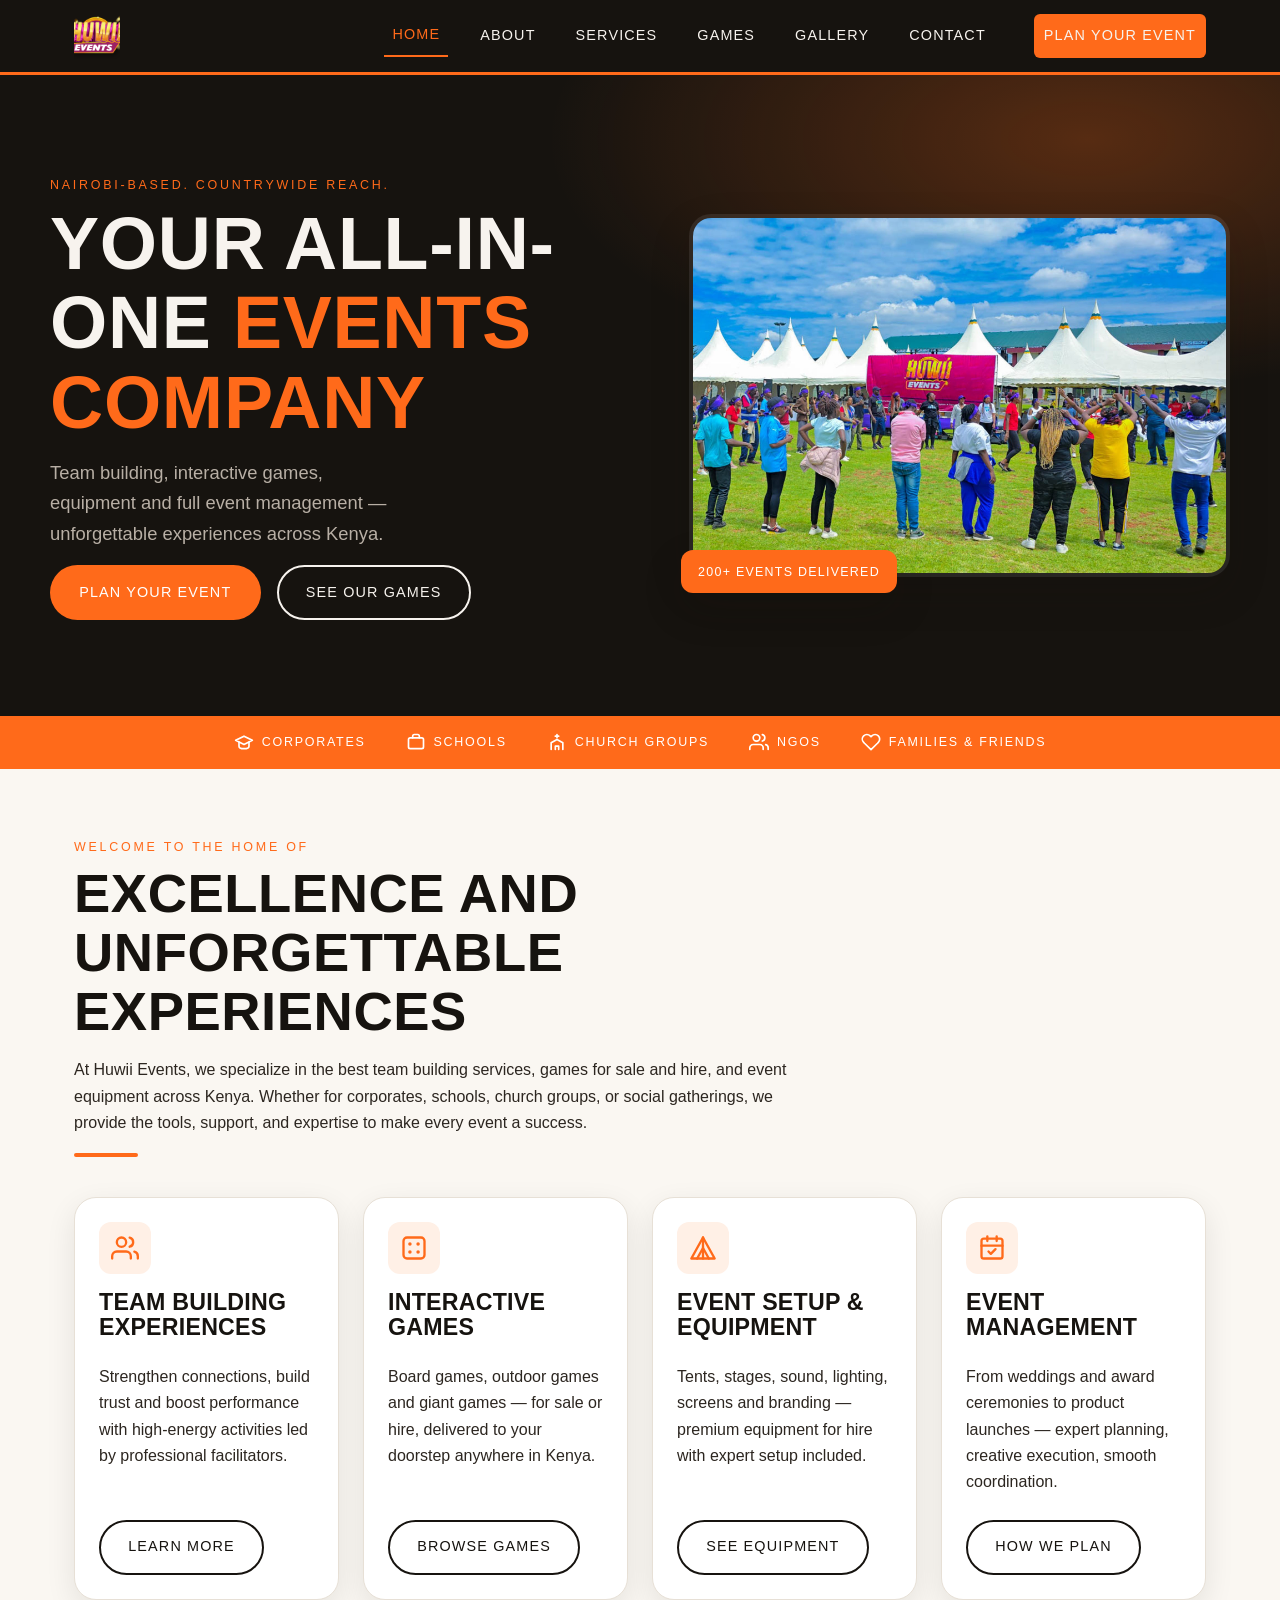
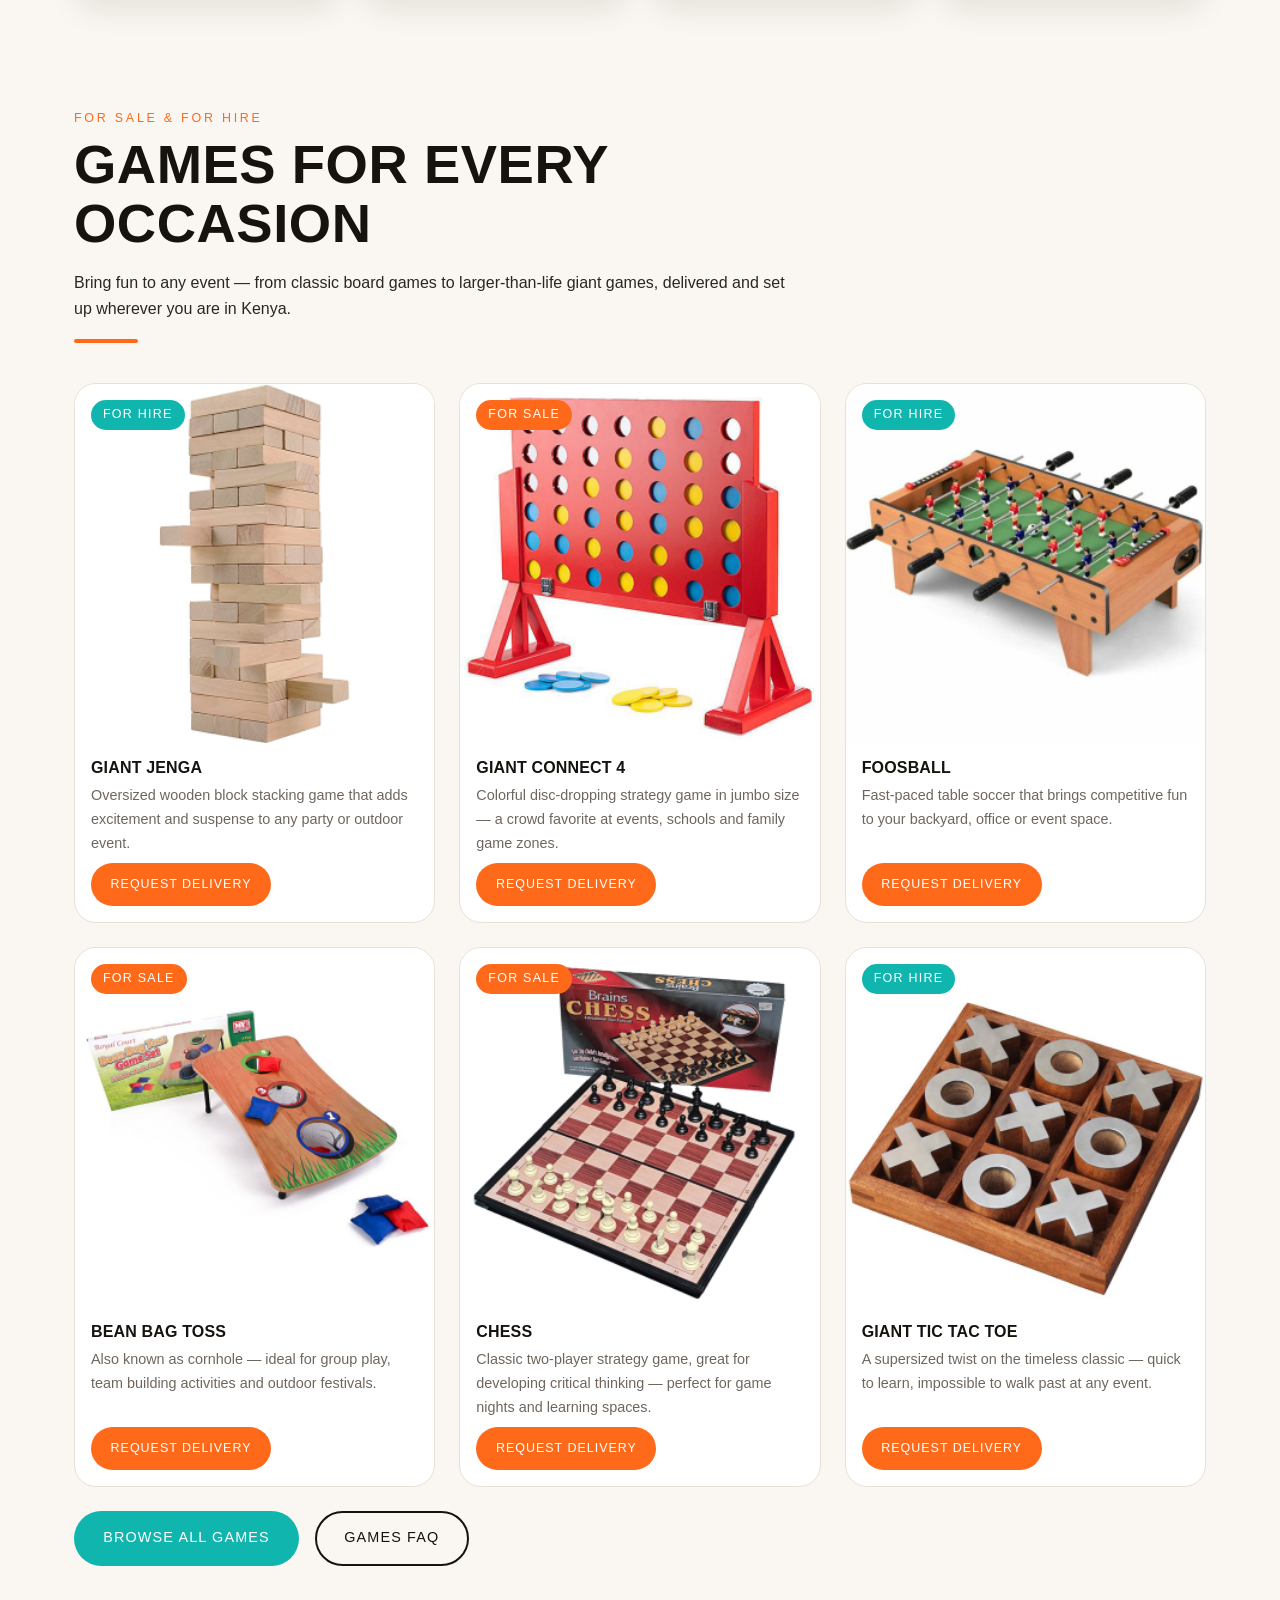
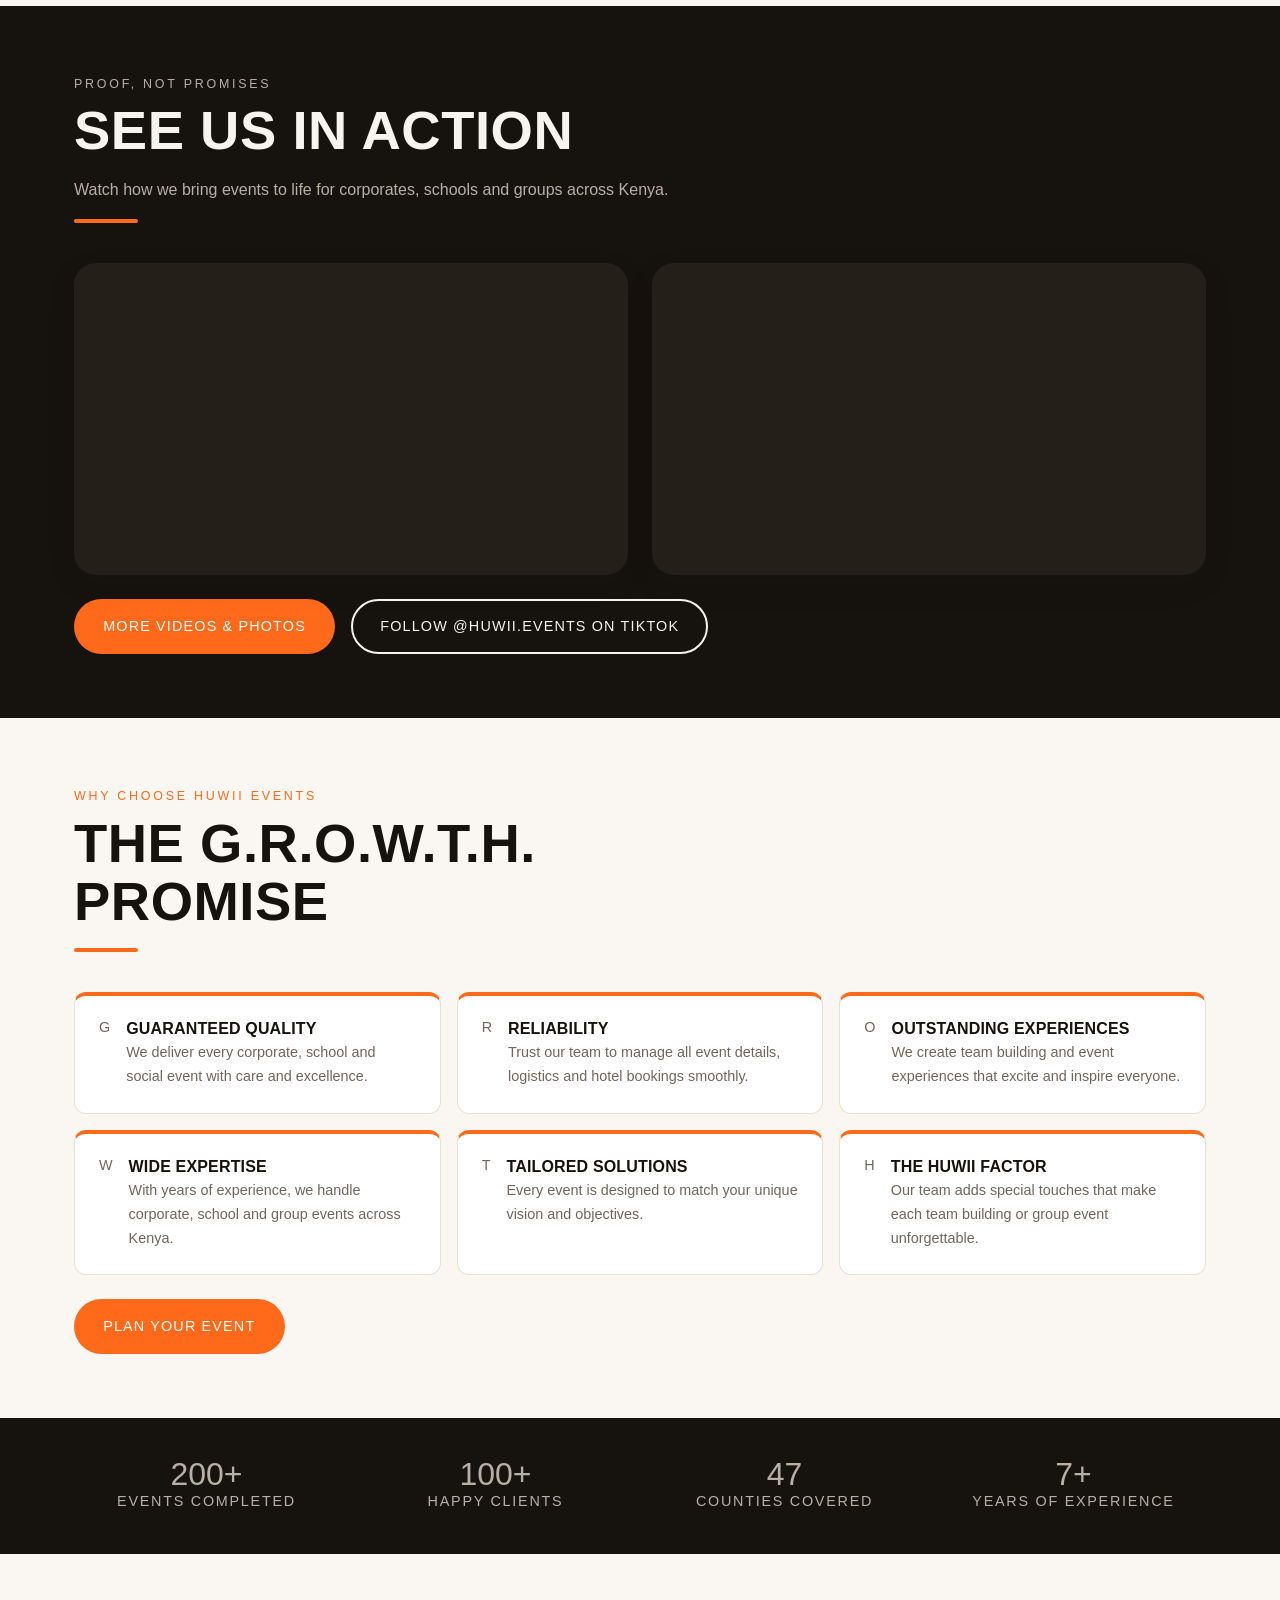
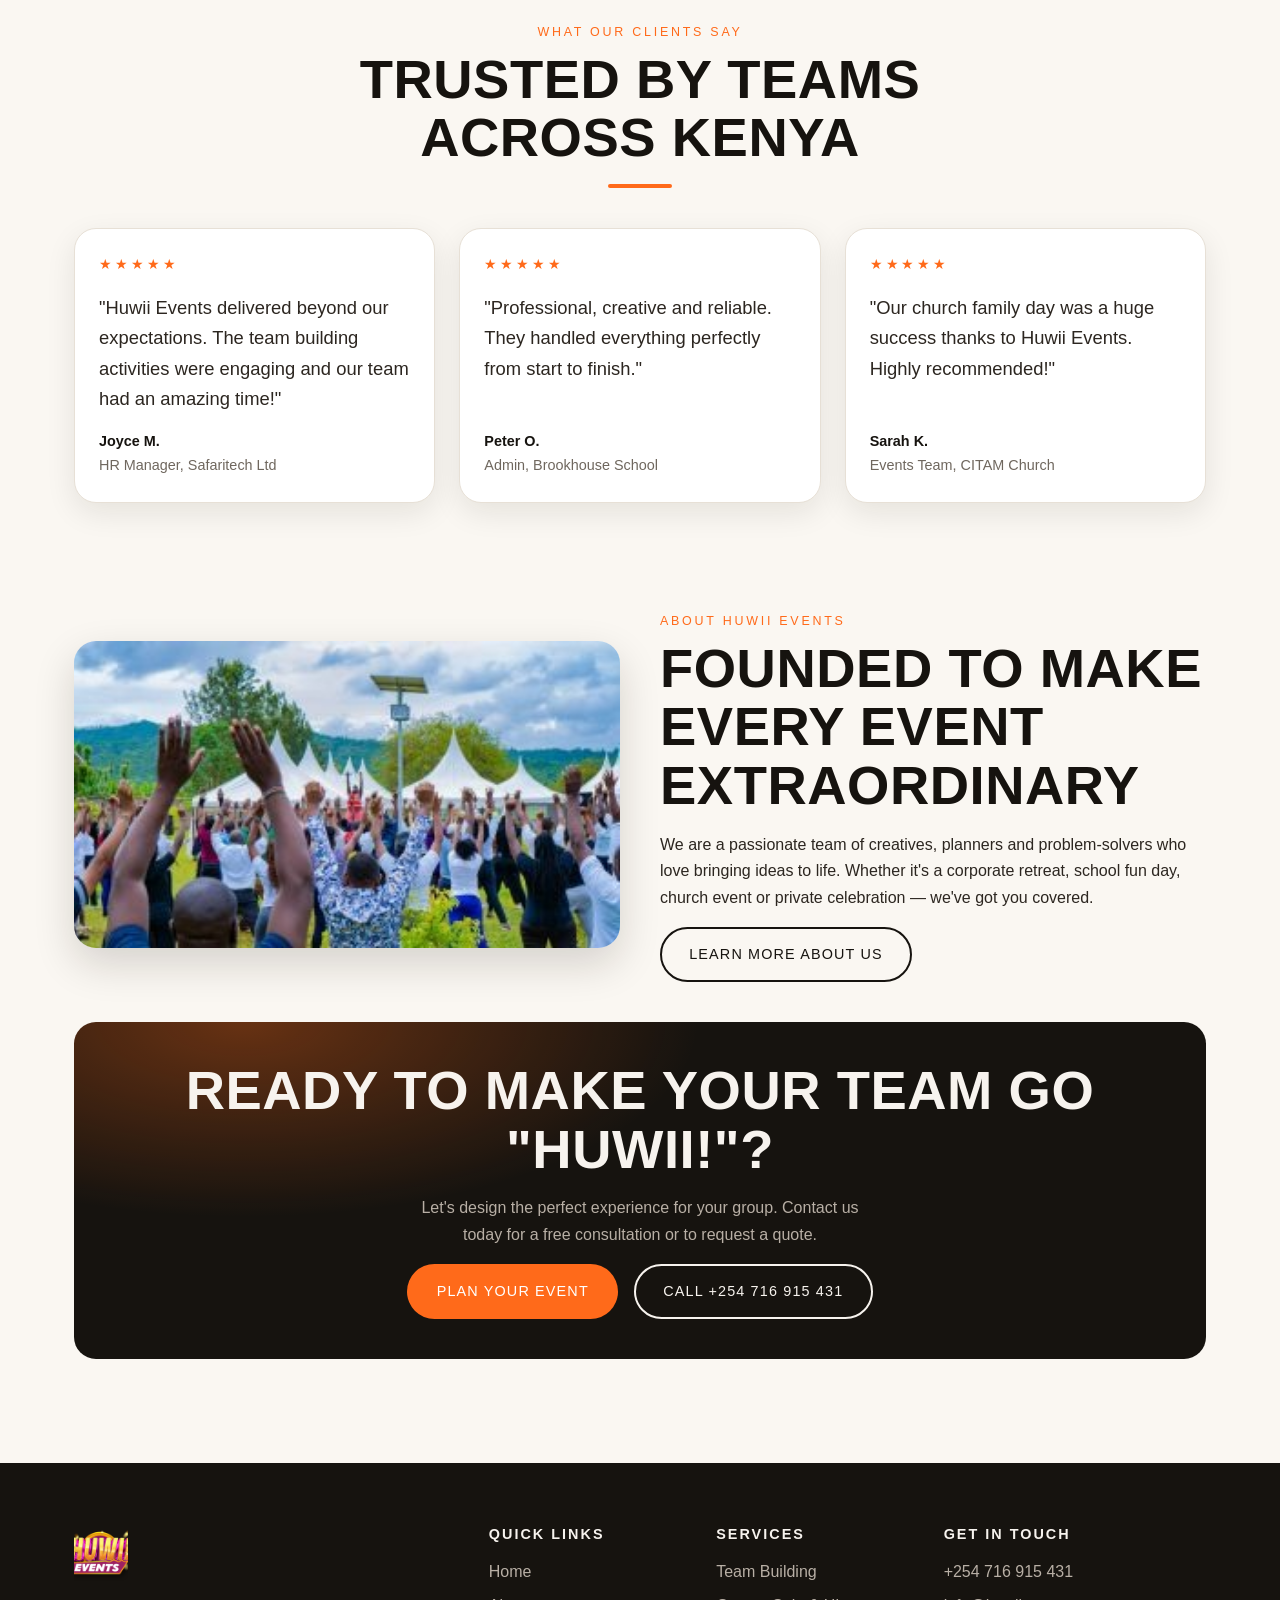
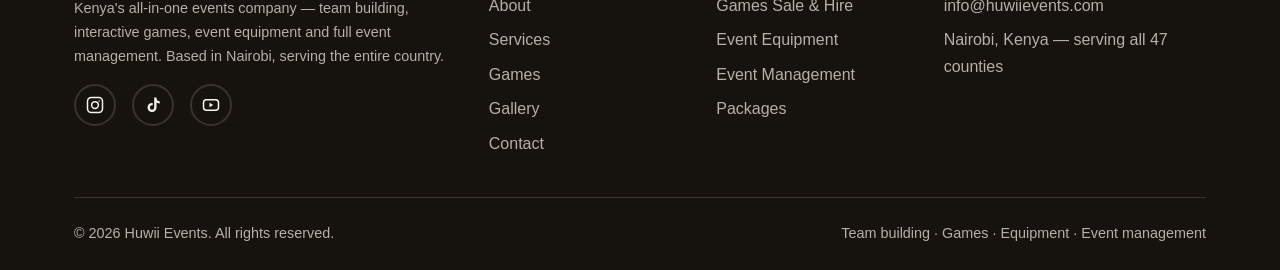
==== index.html @ 54074ad4 "Huwii Events website: 6 pages, shared design-system stylesheet Home, About, Services, Games, Gallery" ====
<!DOCTYPE html>
<html lang="en">
<head>
  <meta charset="UTF-8">
  <meta name="viewport" content="width=device-width, initial-scale=1.0">
  <title>Huwii Events | Team Building, Games &amp; Event Management in Kenya</title>
  <meta name="description" content="Huwii Events is Kenya's all-in-one events company — team building experiences, interactive games for sale and hire, event equipment and full event management for corporates, schools, churches and social groups.">
  <link rel="canonical" href="https://huwiievents.com/">
  <meta property="og:type" content="website">
  <meta property="og:title" content="Huwii Events | Your All-In-One Events Company in Kenya">
  <meta property="og:description" content="Team building, games for sale and hire, event equipment and full event management — for corporates, schools, churches and social groups across Kenya.">
  <meta property="og:url" content="https://huwiievents.com/">
  <meta property="og:image" content="https://huwiievents.com/imgi_329_cropped-Huwii-Events-Team-Building-122710.jpg">
  <meta name="twitter:card" content="summary_large_image">
  <meta name="twitter:title" content="Huwii Events | Your All-In-One Events Company in Kenya">
  <meta name="twitter:description" content="Team building, games for sale and hire, event equipment and full event management across Kenya.">
  <meta name="twitter:image" content="https://huwiievents.com/imgi_329_cropped-Huwii-Events-Team-Building-122710.jpg">
  <link rel="icon" href="data:image/svg+xml,%3Csvg xmlns='http://www.w3.org/2000/svg' viewBox='0 0 100 100'%3E%3Ctext y='.9em' font-size='90'%3E%E2%9A%A1%3C/text%3E%3C/svg%3E">
  <link rel="stylesheet" href="styles.css">
  <script type="application/ld+json">
  {
    "@context": "https://schema.org",
    "@type": "LocalBusiness",
    "name": "Huwii Events",
    "description": "All-in-one events company in Kenya offering team building experiences, interactive games for sale and hire, event equipment and full event management.",
    "url": "https://huwiievents.com/",
    "email": "info@huwiievents.com",
    "telephone": "+254716915431",
    "image": "https://huwiievents.com/imgi_329_cropped-Huwii-Events-Team-Building-122710.jpg",
    "logo": "https://huwiievents.com/assets/imgi_331_cropped-cropped-HUWII-EVENTS-logo.png",
    "address": {
      "@type": "PostalAddress",
      "addressLocality": "Nairobi",
      "addressCountry": "KE"
    },
    "areaServed": "Kenya",
    "sameAs": [
      "https://www.instagram.com/huwiievents/",
      "https://www.tiktok.com/@huwii.events"
    ],
    "makesOffer": [
      { "@type": "Offer", "itemOffered": { "@type": "Service", "name": "Team Building Experiences" } },
      { "@type": "Offer", "itemOffered": { "@type": "Service", "name": "Interactive Games for Sale and Hire" } },
      { "@type": "Offer", "itemOffered": { "@type": "Service", "name": "Event Setup and Equipment Hire" } },
      { "@type": "Offer", "itemOffered": { "@type": "Service", "name": "Event Management" } }
    ]
  }
  </script>
</head>
<body>
  <a class="skip-link" href="#main">Skip to main content</a>

  <header class="site-header">
    <div class="container site-header__inner">
      <a class="brand" href="index.html">
        <img src="assets/imgi_331_cropped-cropped-HUWII-EVENTS-logo.png" alt="Huwii Events logo" width="150" height="106">
      </a>
      <input type="checkbox" id="nav-toggle" class="nav-toggle-input" aria-label="Open main menu">
      <label for="nav-toggle" class="nav-toggle" aria-hidden="true">
        <span></span><span></span><span></span>
      </label>
      <nav class="site-nav" aria-label="Main navigation">
        <ul>
          <li><a href="index.html" aria-current="page">Home</a></li>
          <li><a href="about.html">About</a></li>
          <li><a href="services.html">Services</a></li>
          <li><a href="games.html">Games</a></li>
          <li><a href="gallery.html">Gallery</a></li>
          <li><a href="contact.html">Contact</a></li>
          <li class="nav-cta"><a class="btn btn--primary" href="contact.html">Plan Your Event</a></li>
        </ul>
      </nav>
    </div>
  </header>

  <main id="main">

    <!-- Hero -->
    <section class="hero" aria-labelledby="hero-title">
      <div class="container hero__grid">
        <div>
          <p class="kicker">Nairobi-based. Countrywide reach.</p>
          <h1 id="hero-title">Your All-In-One <span class="accent">Events Company</span></h1>
          <p class="hero__lede">Team building, interactive games, equipment and full event management — unforgettable experiences across Kenya.</p>
          <div class="btn-row">
            <a class="btn btn--primary" href="contact.html">Plan Your Event</a>
            <a class="btn btn--ghost-invert" href="games.html">See Our Games</a>
          </div>
        </div>
        <div class="hero__media">
          <img src="imgi_329_cropped-Huwii-Events-Team-Building-122710.jpg" alt="Large group warming up between white tents at a Huwii Events team building day" fetchpriority="high">
          <p class="hero__badge mb-0">200+ events delivered</p>
        </div>
      </div>
    </section>

    <!-- Audience strip -->
    <div class="audience-strip" role="presentation">
      <ul>
        <li>
          <svg viewBox="0 0 24 24" fill="none" stroke="currentColor" stroke-width="2" stroke-linecap="round" stroke-linejoin="round" aria-hidden="true"><path d="M22 10 12 5 2 10l10 5 10-5z"/><path d="M6 12v5c0 1.7 2.7 3 6 3s6-1.3 6-3v-5"/></svg>
          Corporates
        </li>
        <li>
          <svg viewBox="0 0 24 24" fill="none" stroke="currentColor" stroke-width="2" stroke-linecap="round" stroke-linejoin="round" aria-hidden="true"><rect x="3" y="7" width="18" height="13" rx="2"/><path d="M8 7V5a2 2 0 0 1 2-2h4a2 2 0 0 1 2 2v2"/></svg>
          Schools
        </li>
        <li>
          <svg viewBox="0 0 24 24" fill="none" stroke="currentColor" stroke-width="2" stroke-linecap="round" stroke-linejoin="round" aria-hidden="true"><path d="M12 3v4M10 5h4"/><path d="M5 21v-8l7-4 7 4v8"/><path d="M10 21v-4h4v4"/></svg>
          Church Groups
        </li>
        <li>
          <svg viewBox="0 0 24 24" fill="none" stroke="currentColor" stroke-width="2" stroke-linecap="round" stroke-linejoin="round" aria-hidden="true"><path d="M17 21v-2a4 4 0 0 0-4-4H5a4 4 0 0 0-4 4v2"/><circle cx="9" cy="7" r="4"/><path d="M23 21v-2a4 4 0 0 0-3-3.87"/><path d="M16 3.13a4 4 0 0 1 0 7.75"/></svg>
          NGOs
        </li>
        <li>
          <svg viewBox="0 0 24 24" fill="none" stroke="currentColor" stroke-width="2" stroke-linecap="round" stroke-linejoin="round" aria-hidden="true"><path d="M20.8 4.6a5.5 5.5 0 0 0-7.8 0L12 5.7l-1-1.1a5.5 5.5 0 0 0-7.8 7.8l1 1.1L12 21.2l7.8-7.7 1-1.1a5.5 5.5 0 0 0 0-7.8z"/></svg>
          Families &amp; Friends
        </li>
      </ul>
    </div>

    <!-- Intro + service pillars -->
    <section class="section" aria-labelledby="pillars-title">
      <div class="container">
        <div class="section-head">
          <p class="kicker">Welcome to the home of</p>
          <h2 id="pillars-title">Excellence and Unforgettable Experiences</h2>
          <p>At Huwii Events, we specialize in the best team building services, games for sale and hire, and event equipment across Kenya. Whether for corporates, schools, church groups, or social gatherings, we provide the tools, support, and expertise to make every event a success.</p>
          <span class="underline-accent" aria-hidden="true"></span>
        </div>
        <div class="grid grid--4">
          <article class="card pillar-card">
            <div class="card__icon" aria-hidden="true">
              <svg viewBox="0 0 24 24" fill="none" stroke="currentColor" stroke-width="2" stroke-linecap="round" stroke-linejoin="round"><path d="M17 21v-2a4 4 0 0 0-4-4H5a4 4 0 0 0-4 4v2"/><circle cx="9" cy="7" r="4"/><path d="M23 21v-2a4 4 0 0 0-3-3.87"/><path d="M16 3.13a4 4 0 0 1 0 7.75"/></svg>
            </div>
            <h3>Team Building Experiences</h3>
            <p>Strengthen connections, build trust and boost performance with high-energy activities led by professional facilitators.</p>
            <a class="btn btn--ghost" href="services.html#team-building">Learn More</a>
          </article>
          <article class="card pillar-card">
            <div class="card__icon" aria-hidden="true">
              <svg viewBox="0 0 24 24" fill="none" stroke="currentColor" stroke-width="2" stroke-linecap="round" stroke-linejoin="round"><rect x="3" y="3" width="18" height="18" rx="3"/><circle cx="8.5" cy="8.5" r="1.5" fill="currentColor" stroke="none"/><circle cx="15.5" cy="15.5" r="1.5" fill="currentColor" stroke="none"/><circle cx="15.5" cy="8.5" r="1.5" fill="currentColor" stroke="none"/><circle cx="8.5" cy="15.5" r="1.5" fill="currentColor" stroke="none"/></svg>
            </div>
            <h3>Interactive Games</h3>
            <p>Board games, outdoor games and giant games — for sale or hire, delivered to your doorstep anywhere in Kenya.</p>
            <a class="btn btn--ghost" href="games.html">Browse Games</a>
          </article>
          <article class="card pillar-card">
            <div class="card__icon" aria-hidden="true">
              <svg viewBox="0 0 24 24" fill="none" stroke="currentColor" stroke-width="2" stroke-linecap="round" stroke-linejoin="round"><path d="M12 3 2 21h20L12 3z"/><path d="M12 3v18"/><path d="M7 21l5-9 5 9"/></svg>
            </div>
            <h3>Event Setup &amp; Equipment</h3>
            <p>Tents, stages, sound, lighting, screens and branding — premium equipment for hire with expert setup included.</p>
            <a class="btn btn--ghost" href="services.html#equipment">See Equipment</a>
          </article>
          <article class="card pillar-card">
            <div class="card__icon" aria-hidden="true">
              <svg viewBox="0 0 24 24" fill="none" stroke="currentColor" stroke-width="2" stroke-linecap="round" stroke-linejoin="round"><rect x="3" y="4" width="18" height="17" rx="2"/><path d="M16 2v4M8 2v4M3 10h18"/><path d="m9 15 2 2 4-4"/></svg>
            </div>
            <h3>Event Management</h3>
            <p>From weddings and award ceremonies to product launches — expert planning, creative execution, smooth coordination.</p>
            <a class="btn btn--ghost" href="services.html#event-management">How We Plan</a>
          </article>
        </div>
      </div>
    </section>

    <!-- Games teaser -->
    <section class="section section--tight" aria-labelledby="games-title">
      <div class="container">
        <div class="section-head">
          <p class="kicker">For sale &amp; for hire</p>
          <h2 id="games-title">Games for Every Occasion</h2>
          <p>Bring fun to any event — from classic board games to larger-than-life giant games, delivered and set up wherever you are in Kenya.</p>
          <span class="underline-accent" aria-hidden="true"></span>
        </div>
        <div class="grid grid--3">
          <article class="product-card">
            <p class="badge badge--hire mb-0">For Hire</p>
            <img src="assets/imgi_151_Giant-Jenga-Giant-Games-Huwii-Events-Team-Building-300x300.png" alt="Giant Jenga wooden block stacking game" loading="lazy" width="300" height="300">
            <div class="product-card__body">
              <h3>Giant Jenga</h3>
              <p>Oversized wooden block stacking game that adds excitement and suspense to any party or outdoor event.</p>
              <a class="btn btn--primary" href="contact.html">Request Delivery</a>
            </div>
          </article>
          <article class="product-card">
            <p class="badge mb-0">For Sale</p>
            <img src="assets/imgi_155_Giant-Connect-4-Giant-Games-Huwii-Events-Team-Building-300x300.png" alt="Giant Connect 4 disc-dropping strategy game" loading="lazy" width="300" height="300">
            <div class="product-card__body">
              <h3>Giant Connect 4</h3>
              <p>Colorful disc-dropping strategy game in jumbo size — a crowd favorite at events, schools and family game zones.</p>
              <a class="btn btn--primary" href="contact.html">Request Delivery</a>
            </div>
          </article>
          <article class="product-card">
            <p class="badge badge--hire mb-0">For Hire</p>
            <img src="assets/imgi_164_Foosball-Outdoor-Games-Huwii-Events-Team-Building-300x300.png" alt="Foosball table soccer game" loading="lazy" width="300" height="300">
            <div class="product-card__body">
              <h3>Foosball</h3>
              <p>Fast-paced table soccer that brings competitive fun to your backyard, office or event space.</p>
              <a class="btn btn--primary" href="contact.html">Request Delivery</a>
            </div>
          </article>
          <article class="product-card">
            <p class="badge mb-0">For Sale</p>
            <img src="assets/imgi_166_Bean-Bag-Toss-Outdoor-Games-Huwii-Events-Team-Building-300x300.png" alt="Bean bag toss cornhole game boards" loading="lazy" width="300" height="300">
            <div class="product-card__body">
              <h3>Bean Bag Toss</h3>
              <p>Also known as cornhole — ideal for group play, team building activities and outdoor festivals.</p>
              <a class="btn btn--primary" href="contact.html">Request Delivery</a>
            </div>
          </article>
          <article class="product-card">
            <p class="badge mb-0">For Sale</p>
            <img src="assets/imgi_195_Chess-Board-Games-Huwii-Events-Team-Building-300x300.png" alt="Classic chess board game set" loading="lazy" width="300" height="300">
            <div class="product-card__body">
              <h3>Chess</h3>
              <p>Classic two-player strategy game, great for developing critical thinking — perfect for game nights and learning spaces.</p>
              <a class="btn btn--primary" href="contact.html">Request Delivery</a>
            </div>
          </article>
          <article class="product-card">
            <p class="badge badge--hire mb-0">For Hire</p>
            <img src="assets/imgi_150_tic-tac-toe-Giant-Games-Huwii-Events-Team-Building-300x300.png" alt="Giant tic tac toe outdoor game" loading="lazy" width="300" height="300">
            <div class="product-card__body">
              <h3>Giant Tic Tac Toe</h3>
              <p>A supersized twist on the timeless classic — quick to learn, impossible to walk past at any event.</p>
              <a class="btn btn--primary" href="contact.html">Request Delivery</a>
            </div>
          </article>
        </div>
        <div class="btn-row mt-4">
          <a class="btn btn--accent" href="games.html">Browse All Games</a>
          <a class="btn btn--ghost" href="games.html#games-faq">Games FAQ</a>
        </div>
      </div>
    </section>

    <!-- See us in action -->
    <section class="section section--dark" aria-labelledby="action-title">
      <div class="container">
        <div class="section-head">
          <p class="kicker">Proof, not promises</p>
          <h2 id="action-title">See Us in Action</h2>
          <p>Watch how we bring events to life for corporates, schools and groups across Kenya.</p>
          <span class="underline-accent" aria-hidden="true"></span>
        </div>
        <div class="video-grid">
          <div class="video-frame">
            <iframe src="https://www.youtube.com/embed/QLNZKpGAMnc?si=2yaNDTd79xm1DNFo" title="Huwii Events team building highlights video 1" loading="lazy" allow="accelerometer; autoplay; clipboard-write; encrypted-media; gyroscope; picture-in-picture; web-share" referrerpolicy="strict-origin-when-cross-origin" allowfullscreen></iframe>
          </div>
          <div class="video-frame">
            <iframe src="https://www.youtube.com/embed/SY2zUiqKQ08?si=lAlQqJvG40d0iPbP" title="Huwii Events team building highlights video 2" loading="lazy" allow="accelerometer; autoplay; clipboard-write; encrypted-media; gyroscope; picture-in-picture; web-share" referrerpolicy="strict-origin-when-cross-origin" allowfullscreen></iframe>
          </div>
        </div>
        <div class="btn-row mt-4">
          <a class="btn btn--primary" href="gallery.html">More Videos &amp; Photos</a>
          <a class="btn btn--ghost-invert" href="https://www.tiktok.com/@huwii.events" rel="noopener">Follow @huwii.events on TikTok</a>
        </div>
      </div>
    </section>

    <!-- G.R.O.W.T.H. -->
    <section class="section" aria-labelledby="growth-title">
      <div class="container">
        <div class="section-head">
          <p class="kicker">Why choose Huwii Events</p>
          <h2 id="growth-title">The G.R.O.W.T.H. Promise</h2>
          <span class="underline-accent" aria-hidden="true"></span>
        </div>
        <div class="growth-grid">
          <article class="growth-card">
            <p class="growth-card__letter mb-0" aria-hidden="true">G</p>
            <div>
              <h3>Guaranteed Quality</h3>
              <p>We deliver every corporate, school and social event with care and excellence.</p>
            </div>
          </article>
          <article class="growth-card">
            <p class="growth-card__letter mb-0" aria-hidden="true">R</p>
            <div>
              <h3>Reliability</h3>
              <p>Trust our team to manage all event details, logistics and hotel bookings smoothly.</p>
            </div>
          </article>
          <article class="growth-card">
            <p class="growth-card__letter mb-0" aria-hidden="true">O</p>
            <div>
              <h3>Outstanding Experiences</h3>
              <p>We create team building and event experiences that excite and inspire everyone.</p>
            </div>
          </article>
          <article class="growth-card">
            <p class="growth-card__letter mb-0" aria-hidden="true">W</p>
            <div>
              <h3>Wide Expertise</h3>
              <p>With years of experience, we handle corporate, school and group events across Kenya.</p>
            </div>
          </article>
          <article class="growth-card">
            <p class="growth-card__letter mb-0" aria-hidden="true">T</p>
            <div>
              <h3>Tailored Solutions</h3>
              <p>Every event is designed to match your unique vision and objectives.</p>
            </div>
          </article>
          <article class="growth-card">
            <p class="growth-card__letter mb-0" aria-hidden="true">H</p>
            <div>
              <h3>The Huwii Factor</h3>
              <p>Our team adds special touches that make each team building or group event unforgettable.</p>
            </div>
          </article>
        </div>
        <div class="btn-row mt-4">
          <a class="btn btn--primary" href="contact.html">Plan Your Event</a>
        </div>
      </div>
    </section>

    <!-- Stats -->
    <section class="section section--dark section--tight" aria-labelledby="stats-title">
      <div class="container">
        <h2 id="stats-title" class="visually-hidden">Huwii Events by the numbers</h2>
        <div class="stats-band">
          <div>
            <p class="stat__number mb-0">200+</p>
            <p class="stat__label mb-0">Events Completed</p>
          </div>
          <div>
            <p class="stat__number mb-0">100+</p>
            <p class="stat__label mb-0">Happy Clients</p>
          </div>
          <div>
            <p class="stat__number mb-0">47</p>
            <p class="stat__label mb-0">Counties Covered</p>
          </div>
          <div>
            <p class="stat__number mb-0">7+</p>
            <p class="stat__label mb-0">Years of Experience</p>
          </div>
        </div>
      </div>
    </section>

    <!-- Testimonials -->
    <section class="section" aria-labelledby="testimonials-title">
      <div class="container">
        <div class="section-head section-head--center">
          <p class="kicker">What our clients say</p>
          <h2 id="testimonials-title">Trusted by Teams Across Kenya</h2>
          <span class="underline-accent" aria-hidden="true"></span>
        </div>
        <div class="grid grid--3">
          <article class="testimonial">
            <p class="testimonial__stars mb-0" aria-label="Rated 5 out of 5 stars">★★★★★</p>
            <blockquote>"Huwii Events delivered beyond our expectations. The team building activities were engaging and our team had an amazing time!"</blockquote>
            <cite><strong>Joyce M.</strong> HR Manager, Safaritech Ltd</cite>
          </article>
          <article class="testimonial">
            <p class="testimonial__stars mb-0" aria-label="Rated 5 out of 5 stars">★★★★★</p>
            <blockquote>"Professional, creative and reliable. They handled everything perfectly from start to finish."</blockquote>
            <cite><strong>Peter O.</strong> Admin, Brookhouse School</cite>
          </article>
          <article class="testimonial">
            <p class="testimonial__stars mb-0" aria-label="Rated 5 out of 5 stars">★★★★★</p>
            <blockquote>"Our church family day was a huge success thanks to Huwii Events. Highly recommended!"</blockquote>
            <cite><strong>Sarah K.</strong> Events Team, CITAM Church</cite>
          </article>
        </div>
      </div>
    </section>

    <!-- About teaser + CTA -->
    <section class="section section--tight" aria-labelledby="about-teaser-title">
      <div class="container">
        <div class="split">
          <div class="split__media">
            <img src="assets/imgi_53_Large-crowds-teambuilding-huwii-events-2-300x169.jpg" alt="Large crowd taking part in a Huwii Events team building session" loading="lazy" width="300" height="169">
          </div>
          <div>
            <p class="kicker">About Huwii Events</p>
            <h2 id="about-teaser-title">Founded to Make Every Event Extraordinary</h2>
            <p>We are a passionate team of creatives, planners and problem-solvers who love bringing ideas to life. Whether it's a corporate retreat, school fun day, church event or private celebration — we've got you covered.</p>
            <a class="btn btn--ghost" href="about.html">Learn More About Us</a>
          </div>
        </div>
        <div class="cta-band mt-5">
          <h2>Ready to Make Your Team Go "Huwii!"?</h2>
          <p>Let's design the perfect experience for your group. Contact us today for a free consultation or to request a quote.</p>
          <div class="btn-row">
            <a class="btn btn--primary" href="contact.html">Plan Your Event</a>
            <a class="btn btn--ghost-invert" href="tel:+254716915431">Call +254 716 915 431</a>
          </div>
        </div>
      </div>
    </section>

  </main>

  <footer class="site-footer">
    <div class="container">
      <div class="site-footer__grid">
        <div>
          <img src="assets/imgi_331_cropped-cropped-HUWII-EVENTS-logo.png" alt="Huwii Events logo" loading="lazy" width="150" height="106">
          <p>Kenya's all-in-one events company — team building, interactive games, event equipment and full event management. Based in Nairobi, serving the entire country.</p>
          <div class="social-row">
            <a href="https://www.instagram.com/huwiievents/" rel="noopener" aria-label="Huwii Events on Instagram">
              <svg viewBox="0 0 24 24" fill="none" stroke="currentColor" stroke-width="2" stroke-linecap="round" stroke-linejoin="round" aria-hidden="true"><rect x="2" y="2" width="20" height="20" rx="5"/><circle cx="12" cy="12" r="4.5"/><circle cx="17.5" cy="6.5" r="1" fill="currentColor" stroke="none"/></svg>
            </a>
            <a href="https://www.tiktok.com/@huwii.events" rel="noopener" aria-label="Huwii Events on TikTok">
              <svg viewBox="0 0 24 24" fill="currentColor" aria-hidden="true"><path d="M16.6 2h-3v13.3a2.9 2.9 0 1 1-2.9-2.9c.3 0 .6 0 .9.1V9.4a6 6 0 0 0-.9-.07 6 6 0 1 0 6 6V8.7a7.6 7.6 0 0 0 4.3 1.3v-3a4.6 4.6 0 0 1-4.4-5z"/></svg>
            </a>
            <a href="https://www.youtube.com/watch?v=QLNZKpGAMnc" rel="noopener" aria-label="Huwii Events on YouTube">
              <svg viewBox="0 0 24 24" fill="none" stroke="currentColor" stroke-width="2" stroke-linecap="round" stroke-linejoin="round" aria-hidden="true"><rect x="2" y="5" width="20" height="14" rx="4"/><path d="m10 9 5 3-5 3V9z" fill="currentColor" stroke="none"/></svg>
            </a>
          </div>
        </div>
        <nav aria-label="Footer quick links">
          <h2>Quick Links</h2>
          <ul>
            <li><a href="index.html">Home</a></li>
            <li><a href="about.html">About</a></li>
            <li><a href="services.html">Services</a></li>
            <li><a href="games.html">Games</a></li>
            <li><a href="gallery.html">Gallery</a></li>
            <li><a href="contact.html">Contact</a></li>
          </ul>
        </nav>
        <nav aria-label="Footer services links">
          <h2>Services</h2>
          <ul>
            <li><a href="services.html#team-building">Team Building</a></li>
            <li><a href="games.html">Games Sale &amp; Hire</a></li>
            <li><a href="services.html#equipment">Event Equipment</a></li>
            <li><a href="services.html#event-management">Event Management</a></li>
            <li><a href="services.html#packages">Packages</a></li>
          </ul>
        </nav>
        <div>
          <h2>Get in Touch</h2>
          <ul>
            <li><a href="tel:+254716915431">+254 716 915 431</a></li>
            <li><a href="mailto:info@huwiievents.com">info@huwiievents.com</a></li>
            <li>Nairobi, Kenya — serving all 47 counties</li>
          </ul>
        </div>
      </div>
      <div class="site-footer__bottom">
        <p class="mb-0">&copy; 2026 Huwii Events. All rights reserved.</p>
        <p class="mb-0">Team building &middot; Games &middot; Equipment &middot; Event management</p>
      </div>
    </div>
  </footer>
</body>
</html>
---- styles.css ----
/* ==========================================================================
   HUWII EVENTS — Design System
   Swap the variables below with your own design-system values.
   ========================================================================== */

:root {
  /* Colors */
  --color-primary: #ff6a1a;        /* Huwii orange */
  --color-primary-dark: #e05200;
  --color-primary-soft: #fff0e6;
  --color-accent: #10b5ae;         /* teal accent */
  --color-ink: #16130f;            /* near-black, warm */
  --color-ink-soft: #241f19;
  --color-paper: #faf7f2;          /* warm off-white page background */
  --color-surface: #ffffff;
  --color-text: #2c2620;
  --color-muted: #6f675e;
  --color-text-invert: #f7f3ee;
  --color-muted-invert: #b8afa5;
  --color-line: #e7e0d6;
  --color-line-invert: #3a332b;
  --color-focus: #1a6bff;

  /* Fonts */
  --font-display: "Arial Black", "Segoe UI", Arial, sans-serif;
  --font-body: "Segoe UI", -apple-system, Roboto, Helvetica, Arial, sans-serif;

  /* Type scale */
  --text-xs: 0.78rem;
  --text-sm: 0.9rem;
  --text-base: 1rem;
  --text-md: 1.15rem;
  --text-lg: 1.45rem;
  --text-xl: 2rem;
  --text-2xl: clamp(1.9rem, 5vw, 3.4rem);
  --text-hero: clamp(2.4rem, 7vw, 4.6rem);

  /* Spacing */
  --space-1: 0.25rem;
  --space-2: 0.5rem;
  --space-3: 1rem;
  --space-4: 1.5rem;
  --space-5: 2.5rem;
  --space-6: 4rem;
  --space-7: 6rem;

  /* Radius */
  --radius-sm: 6px;
  --radius-md: 12px;
  --radius-lg: 22px;
  --radius-pill: 999px;

  /* Misc */
  --shadow-card: 0 10px 30px rgba(22, 19, 15, 0.09);
  --shadow-lift: 0 16px 40px rgba(22, 19, 15, 0.16);
  --container: 1180px;
}

/* ==========================================================================
   Reset & base
   ========================================================================== */

*,
*::before,
*::after { box-sizing: border-box; }

html { scroll-behavior: smooth; }

body {
  margin: 0;
  font-family: var(--font-body);
  font-size: var(--text-base);
  line-height: 1.65;
  color: var(--color-text);
  background: var(--color-paper);
  -webkit-font-smoothing: antialiased;
}

img { max-width: 100%; height: auto; display: block; }

h1, h2, h3, h4 {
  font-family: var(--font-display);
  line-height: 1.08;
  margin: 0 0 var(--space-3);
  color: var(--color-ink);
  text-transform: uppercase;
  letter-spacing: 0.01em;
  overflow-wrap: break-word;
  hyphens: auto;
}

h1 { font-size: var(--text-hero); }
h2 { font-size: var(--text-2xl); }
h3 { font-size: var(--text-lg); }
h4 { font-size: var(--text-md); }

p { margin: 0 0 var(--space-3); }

a { color: var(--color-primary-dark); }

a:hover { color: var(--color-primary); }

ul, ol { padding-left: 1.2rem; }

/* Accessible focus states */
a:focus-visible,
button:focus-visible,
input:focus-visible,
select:focus-visible,
textarea:focus-visible,
summary:focus-visible {
  outline: 3px solid var(--color-focus);
  outline-offset: 2px;
  border-radius: var(--radius-sm);
}

.skip-link {
  position: absolute;
  left: -999px;
  top: 0;
  background: var(--color-ink);
  color: #fff;
  padding: var(--space-2) var(--space-3);
  z-index: 200;
}

.skip-link:focus { left: var(--space-3); }

/* ==========================================================================
   Layout helpers
   ========================================================================== */

.container {
  max-width: var(--container);
  margin: 0 auto;
  padding: 0 var(--space-4);
}

.section { padding: var(--space-6) 0; }

.section--tight { padding: var(--space-5) 0; }

.section--dark {
  background: var(--color-ink);
  color: var(--color-text-invert);
}

.section--dark h2,
.section--dark h3,
.section--dark h4 { color: var(--color-text-invert); }

.section--dark p { color: var(--color-muted-invert); }

.kicker {
  display: inline-block;
  font-family: var(--font-display);
  font-size: var(--text-xs);
  text-transform: uppercase;
  letter-spacing: 0.22em;
  color: var(--color-primary);
  margin-bottom: var(--space-2);
}

.section-head { max-width: 720px; margin-bottom: var(--space-5); }

.section-head--center { margin-left: auto; margin-right: auto; text-align: center; }

.underline-accent {
  display: block;
  width: 64px;
  height: 4px;
  border-radius: var(--radius-pill);
  background: var(--color-primary);
  margin-top: var(--space-3);
}

.section-head--center .underline-accent { margin-left: auto; margin-right: auto; }

/* ==========================================================================
   Buttons
   ========================================================================== */

.btn {
  display: inline-block;
  font-family: var(--font-display);
  font-size: var(--text-sm);
  text-transform: uppercase;
  letter-spacing: 0.08em;
  text-decoration: none;
  text-align: center;
  padding: 0.85rem 1.7rem;
  border-radius: var(--radius-pill);
  border: 2px solid transparent;
  cursor: pointer;
  transition: transform 0.15s ease, box-shadow 0.15s ease, background 0.15s ease, color 0.15s ease;
}

.btn:hover { transform: translateY(-2px); box-shadow: var(--shadow-lift); }

.btn--primary {
  background: var(--color-primary);
  color: #fff;
}

.btn--primary:hover { background: var(--color-primary-dark); color: #fff; }

.btn--ghost {
  background: transparent;
  color: var(--color-ink);
  border-color: var(--color-ink);
}

.btn--ghost:hover { background: var(--color-ink); color: #fff; }

.btn--ghost-invert {
  background: transparent;
  color: var(--color-text-invert);
  border-color: var(--color-text-invert);
}

.btn--ghost-invert:hover { background: var(--color-text-invert); color: var(--color-ink); }

.btn--accent {
  background: var(--color-accent);
  color: #fff;
}

.btn--accent:hover { background: #0c948e; color: #fff; }

.btn-row {
  display: flex;
  flex-wrap: wrap;
  gap: var(--space-3);
  align-items: center;
}

/* ==========================================================================
   Header / navigation (CSS-only mobile menu)
   ========================================================================== */

.site-header {
  position: sticky;
  top: 0;
  z-index: 100;
  background: var(--color-ink);
  border-bottom: 3px solid var(--color-primary);
}

.site-header__inner {
  display: flex;
  align-items: center;
  justify-content: space-between;
  gap: var(--space-3);
  min-height: 72px;
}

.brand {
  display: flex;
  align-items: center;
  gap: var(--space-2);
  text-decoration: none;
}

.brand img { height: 46px; width: auto; }

.nav-toggle-input { position: absolute; opacity: 0; }

.nav-toggle {
  display: flex;
  flex-direction: column;
  justify-content: center;
  gap: 5px;
  width: 44px;
  height: 44px;
  padding: 10px;
  cursor: pointer;
  border-radius: var(--radius-sm);
}

.nav-toggle span {
  display: block;
  height: 3px;
  border-radius: 2px;
  background: var(--color-text-invert);
  transition: transform 0.2s ease, opacity 0.2s ease;
}

.nav-toggle-input:focus-visible + .nav-toggle {
  outline: 3px solid var(--color-focus);
  outline-offset: 2px;
}

.site-nav {
  position: absolute;
  top: 100%;
  left: 0;
  right: 0;
  background: var(--color-ink);
  border-bottom: 3px solid var(--color-primary);
  display: none;
  padding: var(--space-3) var(--space-4) var(--space-4);
}

.nav-toggle-input:checked ~ .site-nav { display: block; }

.nav-toggle-input:checked ~ .nav-toggle span:nth-child(1) { transform: translateY(8px) rotate(45deg); }
.nav-toggle-input:checked ~ .nav-toggle span:nth-child(2) { opacity: 0; }
.nav-toggle-input:checked ~ .nav-toggle span:nth-child(3) { transform: translateY(-8px) rotate(-45deg); }

.site-nav ul {
  list-style: none;
  margin: 0;
  padding: 0;
  display: flex;
  flex-direction: column;
  gap: var(--space-2);
}

.site-nav a {
  display: block;
  font-family: var(--font-display);
  font-size: var(--text-sm);
  text-transform: uppercase;
  letter-spacing: 0.08em;
  text-decoration: none;
  color: var(--color-text-invert);
  padding: var(--space-2) var(--space-2);
  border-radius: var(--radius-sm);
}

.site-nav a:hover { color: var(--color-primary); }

.site-nav a[aria-current="page"] {
  color: var(--color-primary);
  border-bottom: 2px solid var(--color-primary);
  border-radius: 0;
}

.site-nav .nav-cta { margin-top: var(--space-2); }

@media (min-width: 900px) {
  .nav-toggle { display: none; }

  .site-nav {
    position: static;
    display: block;
    background: none;
    border: 0;
    padding: 0;
  }

  .site-nav ul {
    flex-direction: row;
    align-items: center;
    gap: var(--space-4);
  }

  .site-nav .nav-cta { margin: 0 0 0 var(--space-3); }
}

/* ==========================================================================
   Hero (home)
   ========================================================================== */

.hero {
  background:
    radial-gradient(900px 420px at 85% 10%, rgba(255, 106, 26, 0.28), transparent 60%),
    var(--color-ink);
  color: var(--color-text-invert);
  overflow: hidden;
}

.hero__grid {
  display: grid;
  gap: var(--space-5);
  padding: var(--space-6) 0;
  align-items: center;
}

.hero h1 { color: var(--color-text-invert); }

.hero h1 .accent { color: var(--color-primary); }

.hero__lede { font-size: var(--text-md); max-width: 34ch; color: var(--color-muted-invert); }

.hero__media { position: relative; }

.hero__media img {
  width: 100%;
  border-radius: var(--radius-lg);
  box-shadow: var(--shadow-lift);
  border: 4px solid rgba(255, 255, 255, 0.08);
}

.hero__badge {
  position: absolute;
  bottom: -1rem;
  left: -0.5rem;
  background: var(--color-primary);
  color: #fff;
  font-family: var(--font-display);
  font-size: var(--text-xs);
  text-transform: uppercase;
  letter-spacing: 0.1em;
  padding: 0.7rem 1.1rem;
  border-radius: var(--radius-md);
  box-shadow: var(--shadow-lift);
}

@media (min-width: 900px) {
  .hero__grid {
    grid-template-columns: 1.05fr 0.95fr;
    padding: var(--space-7) 0;
  }
}

/* Audience ticker strip */
.audience-strip {
  background: var(--color-primary);
  padding: var(--space-3) 0;
}

.audience-strip ul {
  list-style: none;
  margin: 0;
  padding: 0 var(--space-4);
  display: flex;
  flex-wrap: wrap;
  justify-content: center;
  gap: var(--space-2) var(--space-5);
}

.audience-strip li {
  display: flex;
  align-items: center;
  gap: var(--space-2);
  font-family: var(--font-display);
  font-size: var(--text-xs);
  text-transform: uppercase;
  letter-spacing: 0.14em;
  color: #fff;
}

.audience-strip svg { width: 20px; height: 20px; }

/* ==========================================================================
   Cards & grids
   ========================================================================== */

.grid { display: grid; gap: var(--space-4); }

.grid > * { min-width: 0; }

.grid--2 { grid-template-columns: minmax(0, 1fr); }
.grid--3 { grid-template-columns: minmax(0, 1fr); }
.grid--4 { grid-template-columns: repeat(2, minmax(0, 1fr)); }

@media (min-width: 640px) {
  .grid--2 { grid-template-columns: repeat(2, minmax(0, 1fr)); }
  .grid--3 { grid-template-columns: repeat(2, minmax(0, 1fr)); }
}

@media (min-width: 960px) {
  .grid--3 { grid-template-columns: repeat(3, minmax(0, 1fr)); }
  .grid--4 { grid-template-columns: repeat(4, minmax(0, 1fr)); }
}

.card {
  background: var(--color-surface);
  border: 1px solid var(--color-line);
  border-radius: var(--radius-lg);
  padding: var(--space-4);
  box-shadow: var(--shadow-card);
  transition: transform 0.15s ease, box-shadow 0.15s ease;
}

.card:hover { transform: translateY(-4px); box-shadow: var(--shadow-lift); }

.card h3 { margin-top: var(--space-2); }

.card__icon {
  width: 52px;
  height: 52px;
  display: grid;
  place-items: center;
  border-radius: var(--radius-md);
  background: var(--color-primary-soft);
  color: var(--color-primary);
}

.card__icon svg { width: 28px; height: 28px; }

.card .text-link {
  font-family: var(--font-display);
  font-size: var(--text-xs);
  letter-spacing: 0.1em;
  text-transform: uppercase;
  text-decoration: none;
}

/* Service pillar cards (home) */
.pillar-card { display: flex; flex-direction: column; gap: var(--space-2); }

.pillar-card .btn { align-self: flex-start; margin-top: auto; }

/* Product / game cards */
.product-card {
  background: var(--color-surface);
  border: 1px solid var(--color-line);
  border-radius: var(--radius-lg);
  overflow: hidden;
  position: relative;
  display: flex;
  flex-direction: column;
  transition: transform 0.15s ease, box-shadow 0.15s ease;
}

.product-card:hover { transform: translateY(-4px); box-shadow: var(--shadow-lift); }

.product-card img { aspect-ratio: 1 / 1; object-fit: cover; width: 100%; background: #fff; }

.product-card__body { padding: var(--space-3); display: flex; flex-direction: column; gap: var(--space-2); flex: 1; }

.product-card__body h3,
.product-card__body h4 { font-size: var(--text-base); margin: 0; }

.product-card__body p { font-size: var(--text-sm); color: var(--color-muted); margin: 0; flex: 1; }

.product-card .btn { padding: 0.55rem 1.1rem; font-size: var(--text-xs); align-self: flex-start; }

.badge {
  position: absolute;
  top: var(--space-3);
  left: var(--space-3);
  z-index: 1;
  font-family: var(--font-display);
  font-size: var(--text-xs);
  text-transform: uppercase;
  letter-spacing: 0.1em;
  color: #fff;
  background: var(--color-primary);
  padding: 0.3rem 0.75rem;
  border-radius: var(--radius-pill);
}

.badge--hire { background: var(--color-accent); }

/* Photo tiles (gallery) */
.photo-grid { display: grid; gap: var(--space-3); grid-template-columns: repeat(2, 1fr); }

@media (min-width: 760px) { .photo-grid { grid-template-columns: repeat(3, 1fr); } }

@media (min-width: 1020px) { .photo-grid { grid-template-columns: repeat(4, 1fr); } }

.photo-grid img {
  width: 100%;
  aspect-ratio: 4 / 3;
  object-fit: cover;
  border-radius: var(--radius-md);
  box-shadow: var(--shadow-card);
}

.photo-grid .tall { grid-row: span 2; }

.photo-grid .tall img { aspect-ratio: 3 / 4; height: 100%; }

/* Video embeds */
.video-grid { display: grid; gap: var(--space-4); grid-template-columns: 1fr; }

@media (min-width: 760px) { .video-grid { grid-template-columns: repeat(2, 1fr); } }

.video-frame {
  position: relative;
  aspect-ratio: 16 / 9;
  border-radius: var(--radius-lg);
  overflow: hidden;
  box-shadow: var(--shadow-card);
  background: var(--color-ink-soft);
}

.video-frame iframe {
  position: absolute;
  inset: 0;
  width: 100%;
  height: 100%;
  border: 0;
}

/* ==========================================================================
   G.R.O.W.T.H. section
   ========================================================================== */

.growth-grid { display: grid; gap: var(--space-3); grid-template-columns: 1fr; }

@media (min-width: 640px) { .growth-grid { grid-template-columns: repeat(2, 1fr); } }

@media (min-width: 960px) { .growth-grid { grid-template-columns: repeat(3, 1fr); } }

.growth-card {
  display: flex;
  gap: var(--space-3);
  background: var(--color-surface);
  border: 1px solid var(--color-line);
  border-top: 4px solid var(--color-primary);
  border-radius: var(--radius-md);
  padding: var(--space-4);
}

.growth-card__letter {
  font-family: var(--font-display);
  font-size: 2.6rem;
  line-height: 1;
  color: var(--color-primary);
}

.growth-card h3 { font-size: var(--text-base); margin-bottom: var(--space-1); }

.growth-card p { font-size: var(--text-sm); color: var(--color-muted); margin: 0; }

/* ==========================================================================
   Stats band
   ========================================================================== */

.stats-band {
  display: grid;
  grid-template-columns: repeat(2, 1fr);
  gap: var(--space-4);
  text-align: center;
}

@media (min-width: 760px) { .stats-band { grid-template-columns: repeat(4, 1fr); } }

.stat__number {
  font-family: var(--font-display);
  font-size: var(--text-xl);
  color: var(--color-primary);
  line-height: 1;
}

.stat__label {
  font-size: var(--text-sm);
  text-transform: uppercase;
  letter-spacing: 0.12em;
  color: var(--color-muted-invert);
}

/* ==========================================================================
   Testimonials
   ========================================================================== */

.testimonial {
  background: var(--color-surface);
  border: 1px solid var(--color-line);
  border-radius: var(--radius-lg);
  padding: var(--space-4);
  box-shadow: var(--shadow-card);
  display: flex;
  flex-direction: column;
  gap: var(--space-3);
}

.testimonial__stars { color: var(--color-primary); letter-spacing: 0.2em; font-size: var(--text-sm); }

.testimonial blockquote { margin: 0; font-size: var(--text-md); color: var(--color-text); }

.testimonial cite {
  font-style: normal;
  font-size: var(--text-sm);
  color: var(--color-muted);
  margin-top: auto;
}

.testimonial cite strong { display: block; color: var(--color-ink); }

/* ==========================================================================
   Process timeline
   ========================================================================== */

.timeline {
  list-style: none;
  margin: 0;
  padding: 0;
  position: relative;
  display: grid;
  gap: var(--space-4);
}

.timeline::before {
  content: "";
  position: absolute;
  left: 22px;
  top: 8px;
  bottom: 8px;
  width: 3px;
  border-radius: 2px;
  background: var(--color-line);
}

.timeline li {
  position: relative;
  padding-left: 64px;
}

.timeline__num {
  position: absolute;
  left: 0;
  top: 0;
  width: 47px;
  height: 47px;
  display: grid;
  place-items: center;
  background: var(--color-primary);
  color: #fff;
  font-family: var(--font-display);
  border-radius: var(--radius-pill);
  border: 4px solid var(--color-paper);
}

.timeline h3 { font-size: var(--text-base); margin-bottom: var(--space-1); }

.timeline p { font-size: var(--text-sm); color: var(--color-muted); margin: 0; }

@media (min-width: 960px) {
  .timeline { grid-template-columns: repeat(5, 1fr); gap: var(--space-3); }

  .timeline::before {
    left: 8%;
    right: 8%;
    top: 22px;
    bottom: auto;
    width: auto;
    height: 3px;
  }

  .timeline li { padding-left: 0; padding-top: 64px; text-align: center; }

  .timeline__num { left: 50%; transform: translateX(-50%); }
}

/* ==========================================================================
   Pricing tiers (packages)
   ========================================================================== */

.tier-grid { display: grid; gap: var(--space-4); grid-template-columns: 1fr; align-items: stretch; }

@media (min-width: 900px) { .tier-grid { grid-template-columns: repeat(3, 1fr); } }

.tier {
  background: var(--color-surface);
  border: 1px solid var(--color-line);
  border-radius: var(--radius-lg);
  padding: var(--space-4);
  display: flex;
  flex-direction: column;
  gap: var(--space-3);
}

.tier--featured {
  border: 2px solid var(--color-primary);
  box-shadow: var(--shadow-lift);
  position: relative;
}

.tier__flag {
  position: absolute;
  top: -0.9rem;
  left: 50%;
  transform: translateX(-50%);
  background: var(--color-primary);
  color: #fff;
  font-family: var(--font-display);
  font-size: var(--text-xs);
  text-transform: uppercase;
  letter-spacing: 0.1em;
  padding: 0.3rem 1rem;
  border-radius: var(--radius-pill);
  white-space: nowrap;
}

.tier__stars { color: var(--color-primary); font-size: var(--text-md); letter-spacing: 0.12em; }

.tier h3 { margin: 0; }

.tier ul {
  list-style: none;
  margin: 0;
  padding: 0;
  display: grid;
  gap: var(--space-2);
  font-size: var(--text-sm);
}

.tier ul li { padding-left: 1.5rem; position: relative; }

.tier ul li::before {
  content: "✓";
  position: absolute;
  left: 0;
  color: var(--color-primary);
  font-weight: 700;
}

.tier .btn { margin-top: auto; }

/* ==========================================================================
   Comparison table
   ========================================================================== */

.table-wrap { overflow-x: auto; }

.compare-table {
  width: 100%;
  border-collapse: collapse;
  background: var(--color-surface);
  border-radius: var(--radius-lg);
  overflow: hidden;
  box-shadow: var(--shadow-card);
  min-width: 560px;
}

.compare-table th,
.compare-table td {
  padding: var(--space-3) var(--space-4);
  text-align: left;
  border-bottom: 1px solid var(--color-line);
  font-size: var(--text-sm);
}

.compare-table thead th {
  background: var(--color-ink);
  color: var(--color-text-invert);
  font-family: var(--font-display);
  text-transform: uppercase;
  letter-spacing: 0.08em;
  font-size: var(--text-xs);
}

.compare-table tbody th { font-weight: 600; color: var(--color-ink); }

.compare-table tbody tr:last-child th,
.compare-table tbody tr:last-child td { border-bottom: 0; }

.compare-table .yes { color: var(--color-primary-dark); font-weight: 700; }

/* ==========================================================================
   FAQ accordion (CSS-only, details/summary)
   ========================================================================== */

.faq { display: grid; gap: var(--space-3); max-width: 820px; margin: 0 auto; }

.faq details {
  background: var(--color-surface);
  border: 1px solid var(--color-line);
  border-radius: var(--radius-md);
  padding: 0;
  overflow: hidden;
}

.faq summary {
  list-style: none;
  cursor: pointer;
  font-family: var(--font-display);
  font-size: var(--text-sm);
  text-transform: uppercase;
  letter-spacing: 0.04em;
  padding: var(--space-3) var(--space-4);
  padding-right: 3.2rem;
  position: relative;
  color: var(--color-ink);
}

.faq summary::-webkit-details-marker { display: none; }

.faq summary::after {
  content: "+";
  position: absolute;
  right: var(--space-4);
  top: 50%;
  transform: translateY(-50%);
  font-size: 1.5rem;
  color: var(--color-primary);
  line-height: 1;
}

.faq details[open] summary::after { content: "–"; }

.faq details[open] summary { border-bottom: 1px solid var(--color-line); }

.faq .faq__body { padding: var(--space-3) var(--space-4); font-size: var(--text-sm); color: var(--color-muted); }

.faq .faq__body p:last-child { margin-bottom: 0; }

/* ==========================================================================
   Split sections / feature rows
   ========================================================================== */

.split {
  display: grid;
  gap: var(--space-5);
  align-items: center;
}

@media (min-width: 900px) {
  .split { grid-template-columns: 1fr 1fr; }

  .split--reverse > .split__media { order: 2; }
}

.split__media img {
  width: 100%;
  border-radius: var(--radius-lg);
  box-shadow: var(--shadow-lift);
}

.split__media--stack {
  display: grid;
  grid-template-columns: 1fr 1fr;
  gap: var(--space-3);
}

.split__media--stack img { aspect-ratio: 3 / 4; object-fit: cover; height: 100%; }

.split__media--stack img:first-child { margin-top: var(--space-4); }

.check-list {
  list-style: none;
  margin: 0 0 var(--space-4);
  padding: 0;
  display: grid;
  gap: var(--space-2);
}

.check-list li { padding-left: 1.7rem; position: relative; }

.check-list li::before {
  content: "✓";
  position: absolute;
  left: 0;
  color: var(--color-primary);
  font-weight: 700;
}

/* Chip tags (activities) */
.chip-row { display: flex; flex-wrap: wrap; gap: var(--space-2); margin: var(--space-3) 0; padding: 0; list-style: none; }

.chip {
  font-size: var(--text-xs);
  background: var(--color-primary-soft);
  color: var(--color-primary-dark);
  border: 1px solid rgba(255, 106, 26, 0.25);
  padding: 0.3rem 0.8rem;
  border-radius: var(--radius-pill);
  white-space: nowrap;
}

.section--dark .chip {
  background: rgba(255, 106, 26, 0.12);
  color: #ffb08a;
}

/* ==========================================================================
   CTA band
   ========================================================================== */

.cta-band {
  background:
    radial-gradient(700px 300px at 15% 0%, rgba(255, 106, 26, 0.35), transparent 65%),
    var(--color-ink);
  color: var(--color-text-invert);
  border-radius: var(--radius-lg);
  padding: var(--space-5) var(--space-4);
  text-align: center;
}

.cta-band h2 { color: var(--color-text-invert); }

.cta-band p { color: var(--color-muted-invert); max-width: 52ch; margin-left: auto; margin-right: auto; }

.cta-band .btn-row { justify-content: center; }

/* ==========================================================================
   Page hero (inner pages)
   ========================================================================== */

.page-hero {
  background:
    radial-gradient(800px 360px at 80% 0%, rgba(255, 106, 26, 0.25), transparent 60%),
    var(--color-ink);
  color: var(--color-text-invert);
  padding: var(--space-6) 0;
}

.page-hero h1 { color: var(--color-text-invert); max-width: 18ch; }

.page-hero h1 .accent { color: var(--color-primary); }

.page-hero p { color: var(--color-muted-invert); max-width: 60ch; font-size: var(--text-md); }

.breadcrumbs {
  font-size: var(--text-xs);
  text-transform: uppercase;
  letter-spacing: 0.14em;
  margin-bottom: var(--space-3);
  color: var(--color-muted-invert);
}

.breadcrumbs a { color: var(--color-primary); text-decoration: none; }

/* Anchor tab pills (games / services) */
.anchor-tabs {
  display: flex;
  flex-wrap: wrap;
  gap: var(--space-2);
  padding: 0;
  margin: var(--space-4) 0 0;
  list-style: none;
}

.anchor-tabs a {
  display: inline-block;
  font-family: var(--font-display);
  font-size: var(--text-xs);
  text-transform: uppercase;
  letter-spacing: 0.1em;
  text-decoration: none;
  color: var(--color-text-invert);
  border: 2px solid var(--color-line-invert);
  padding: 0.55rem 1.1rem;
  border-radius: var(--radius-pill);
  transition: background 0.15s ease, border-color 0.15s ease, color 0.15s ease;
}

.anchor-tabs a:hover {
  border-color: var(--color-primary);
  background: var(--color-primary);
  color: #fff;
}

/* ==========================================================================
   Forms
   ========================================================================== */

.form-grid { display: grid; gap: var(--space-3); }

@media (min-width: 640px) {
  .form-grid { grid-template-columns: 1fr 1fr; }

  .form-grid .form-field--full { grid-column: 1 / -1; }
}

.form-field { display: flex; flex-direction: column; gap: var(--space-1); }

.form-field label {
  font-family: var(--font-display);
  font-size: var(--text-xs);
  text-transform: uppercase;
  letter-spacing: 0.1em;
  color: var(--color-ink);
}

.form-field input,
.form-field select,
.form-field textarea {
  font: inherit;
  color: var(--color-text);
  background: var(--color-surface);
  border: 2px solid var(--color-line);
  border-radius: var(--radius-md);
  padding: 0.8rem 1rem;
}

.form-field input:hover,
.form-field select:hover,
.form-field textarea:hover { border-color: var(--color-muted); }

.form-field textarea { resize: vertical; min-height: 140px; }

.form-hint { font-size: var(--text-xs); color: var(--color-muted); }

/* Contact info cards */
.contact-card {
  display: flex;
  gap: var(--space-3);
  align-items: flex-start;
  background: var(--color-surface);
  border: 1px solid var(--color-line);
  border-radius: var(--radius-lg);
  padding: var(--space-4);
}

.contact-card h3 { font-size: var(--text-base); margin-bottom: var(--space-1); }

.contact-card p { margin: 0; font-size: var(--text-sm); color: var(--color-muted); }

.contact-card a { word-break: break-word; }

/* ==========================================================================
   Footer
   ========================================================================== */

.site-footer {
  background: var(--color-ink);
  color: var(--color-muted-invert);
  padding: var(--space-6) 0 var(--space-4);
  margin-top: var(--space-6);
}

.site-footer__grid {
  display: grid;
  gap: var(--space-5);
  grid-template-columns: 1fr;
  padding-bottom: var(--space-5);
  border-bottom: 1px solid var(--color-line-invert);
}

@media (min-width: 760px) { .site-footer__grid { grid-template-columns: 2fr 1fr 1fr 1.4fr; } }

.site-footer h2 {
  color: var(--color-text-invert);
  font-size: var(--text-sm);
  letter-spacing: 0.14em;
  margin-bottom: var(--space-3);
}

.site-footer img { height: 54px; width: auto; margin-bottom: var(--space-3); }

.site-footer ul { list-style: none; margin: 0; padding: 0; display: grid; gap: var(--space-2); }

.site-footer a { color: var(--color-muted-invert); text-decoration: none; }

.site-footer a:hover { color: var(--color-primary); }

.site-footer p { font-size: var(--text-sm); }

.social-row { display: flex; gap: var(--space-3); margin-top: var(--space-3); }

.social-row a {
  display: grid;
  place-items: center;
  width: 42px;
  height: 42px;
  border-radius: var(--radius-pill);
  border: 2px solid var(--color-line-invert);
  color: var(--color-text-invert);
  transition: background 0.15s ease, border-color 0.15s ease;
}

.social-row a:hover { background: var(--color-primary); border-color: var(--color-primary); color: #fff; }

.social-row svg { width: 18px; height: 18px; }

.site-footer__bottom {
  display: flex;
  flex-wrap: wrap;
  gap: var(--space-2) var(--space-4);
  justify-content: space-between;
  padding-top: var(--space-4);
  font-size: var(--text-xs);
}

/* ==========================================================================
   Misc utilities
   ========================================================================== */

.text-center { text-align: center; }

.mt-0 { margin-top: 0; }
.mt-4 { margin-top: var(--space-4); }
.mt-5 { margin-top: var(--space-5); }
.mb-0 { margin-bottom: 0; }

.visually-hidden {
  position: absolute;
  width: 1px;
  height: 1px;
  padding: 0;
  margin: -1px;
  overflow: hidden;
  clip: rect(0 0 0 0);
  white-space: nowrap;
  border: 0;
}

@media (prefers-reduced-motion: reduce) {
  html { scroll-behavior: auto; }

  *,
  *::before,
  *::after { transition: none !important; }
}
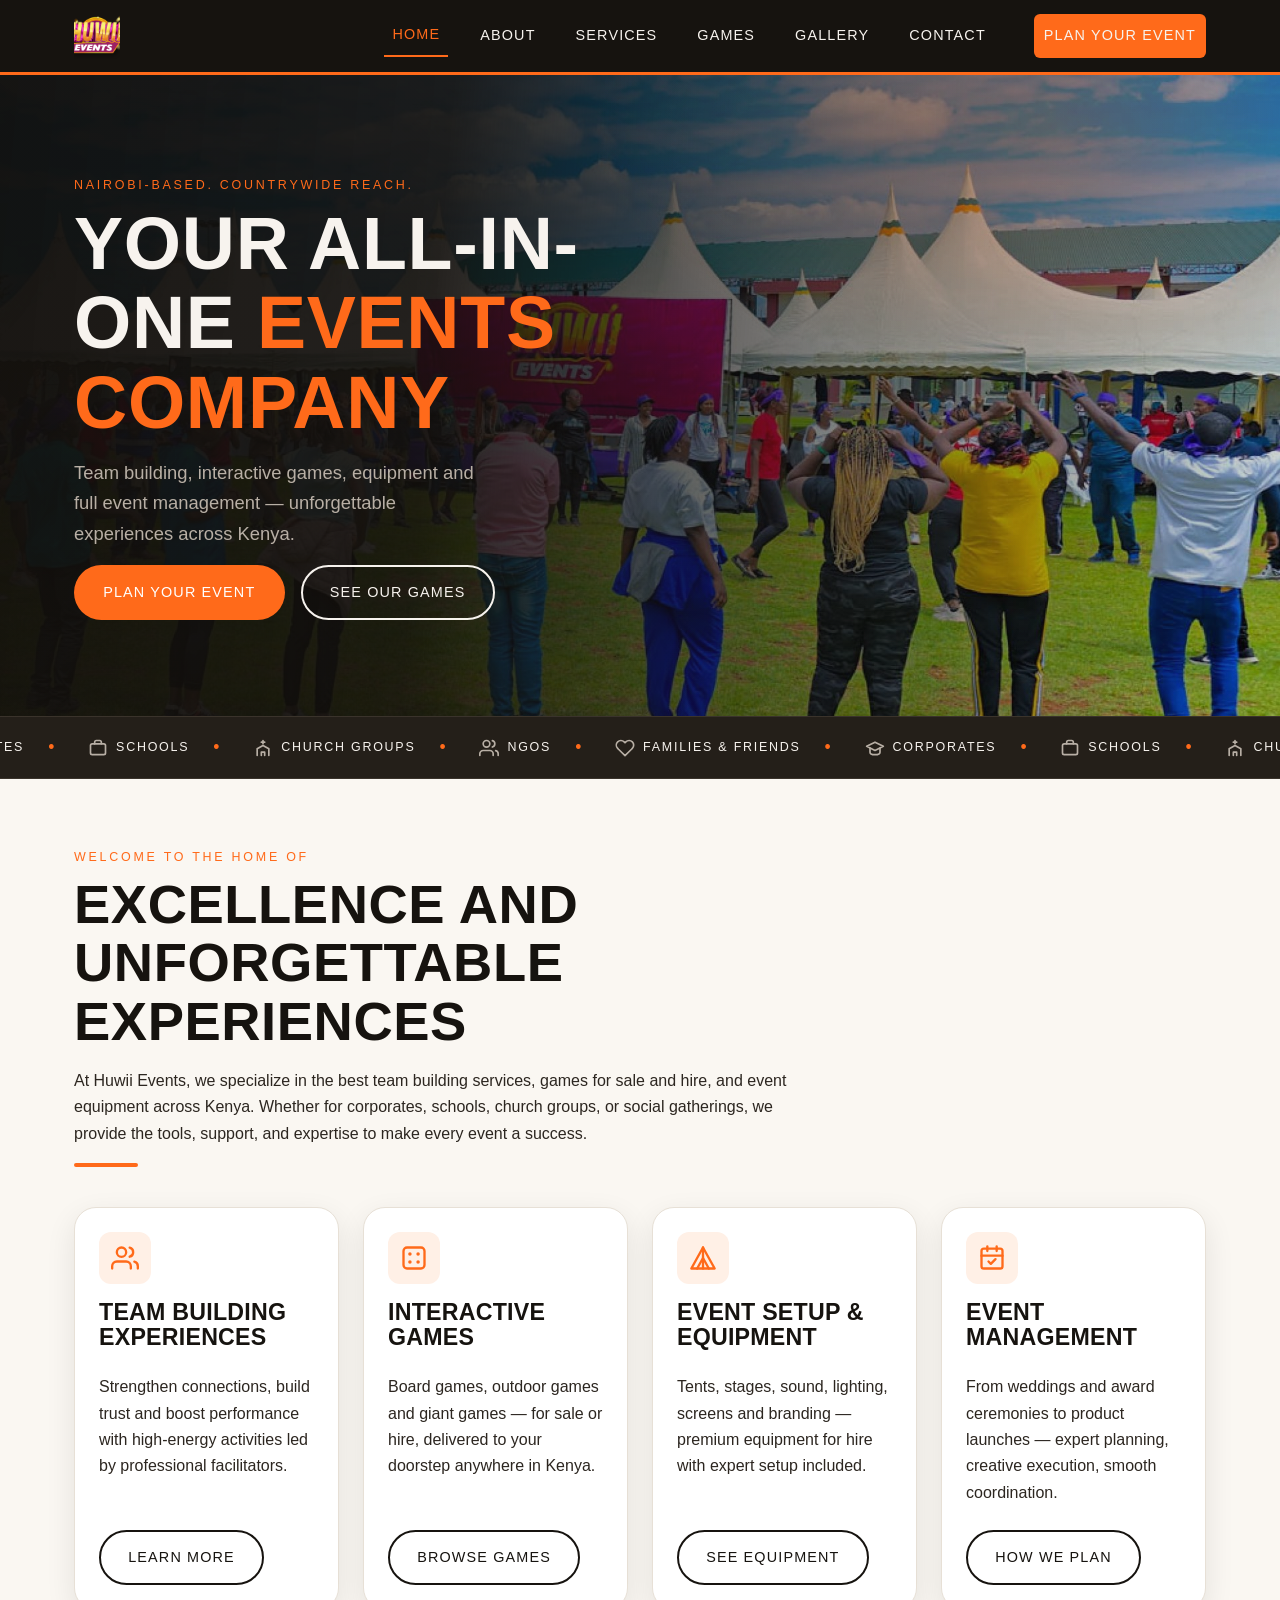
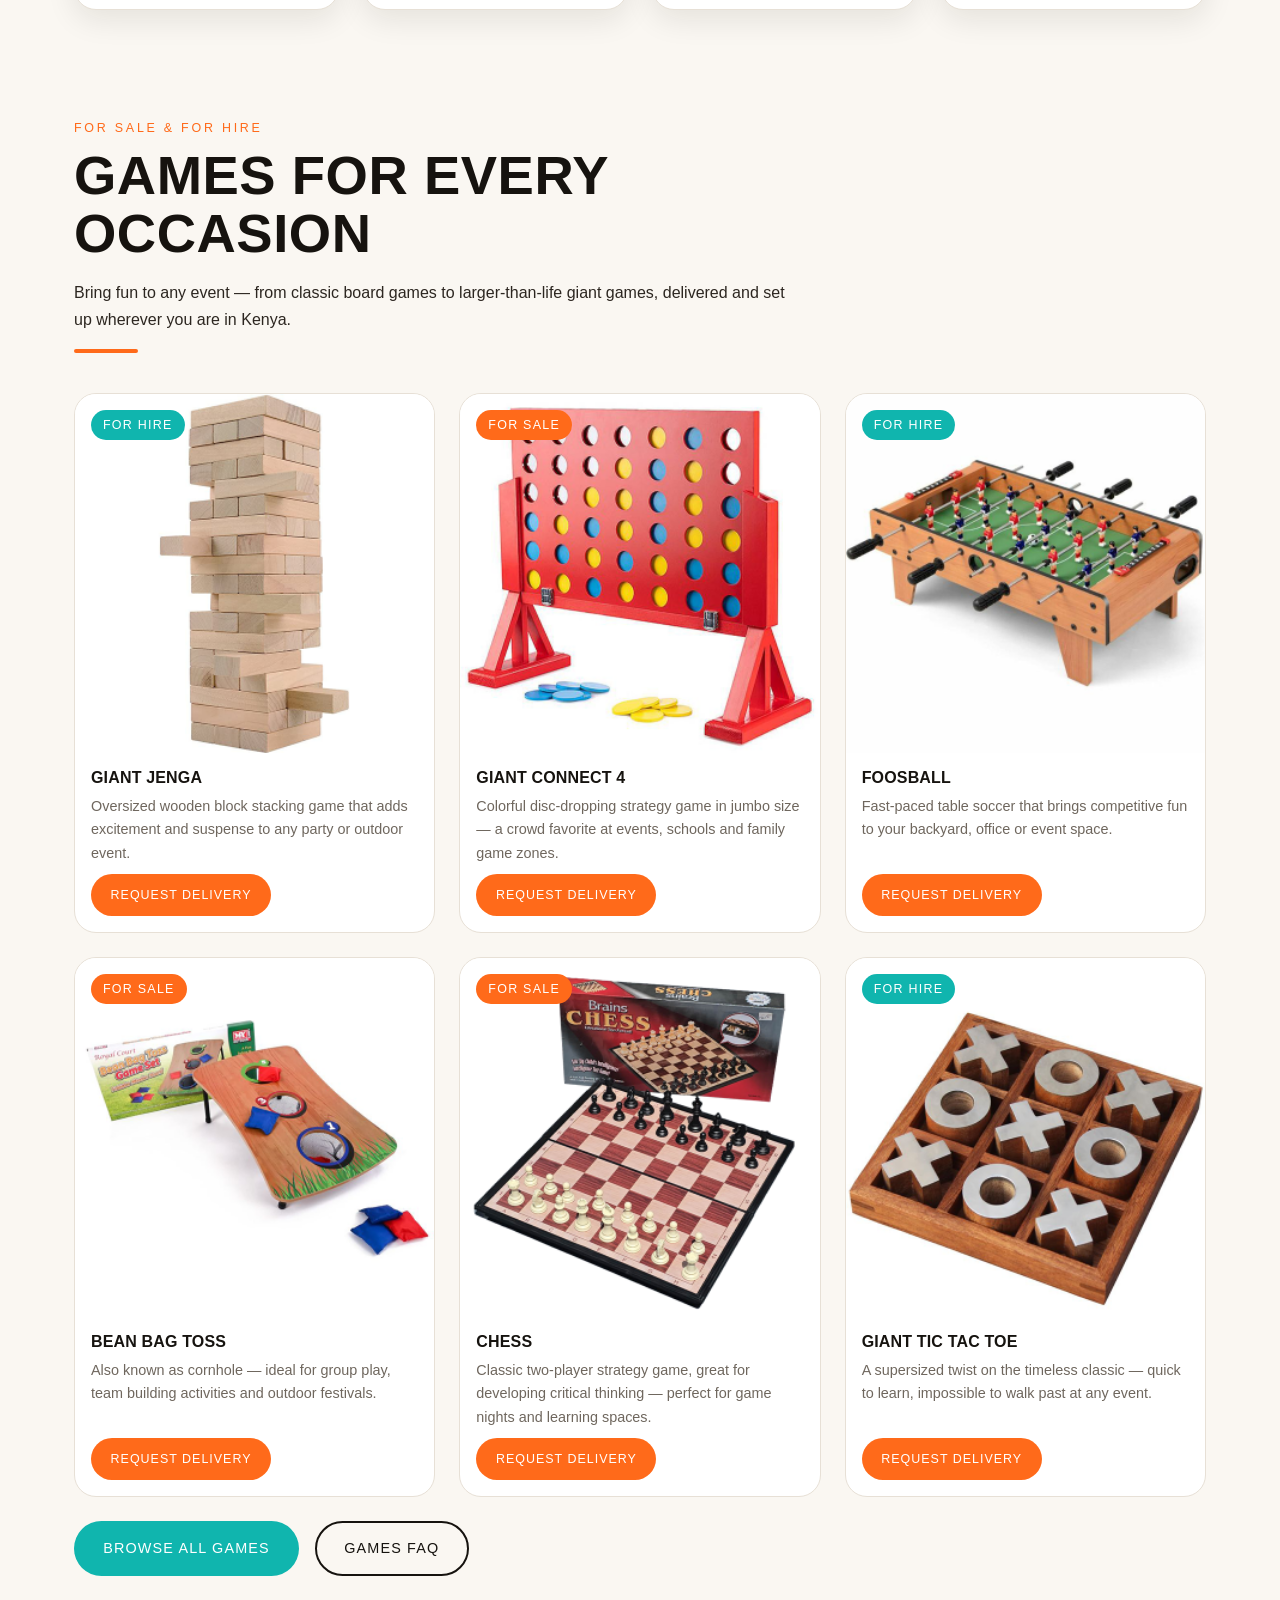
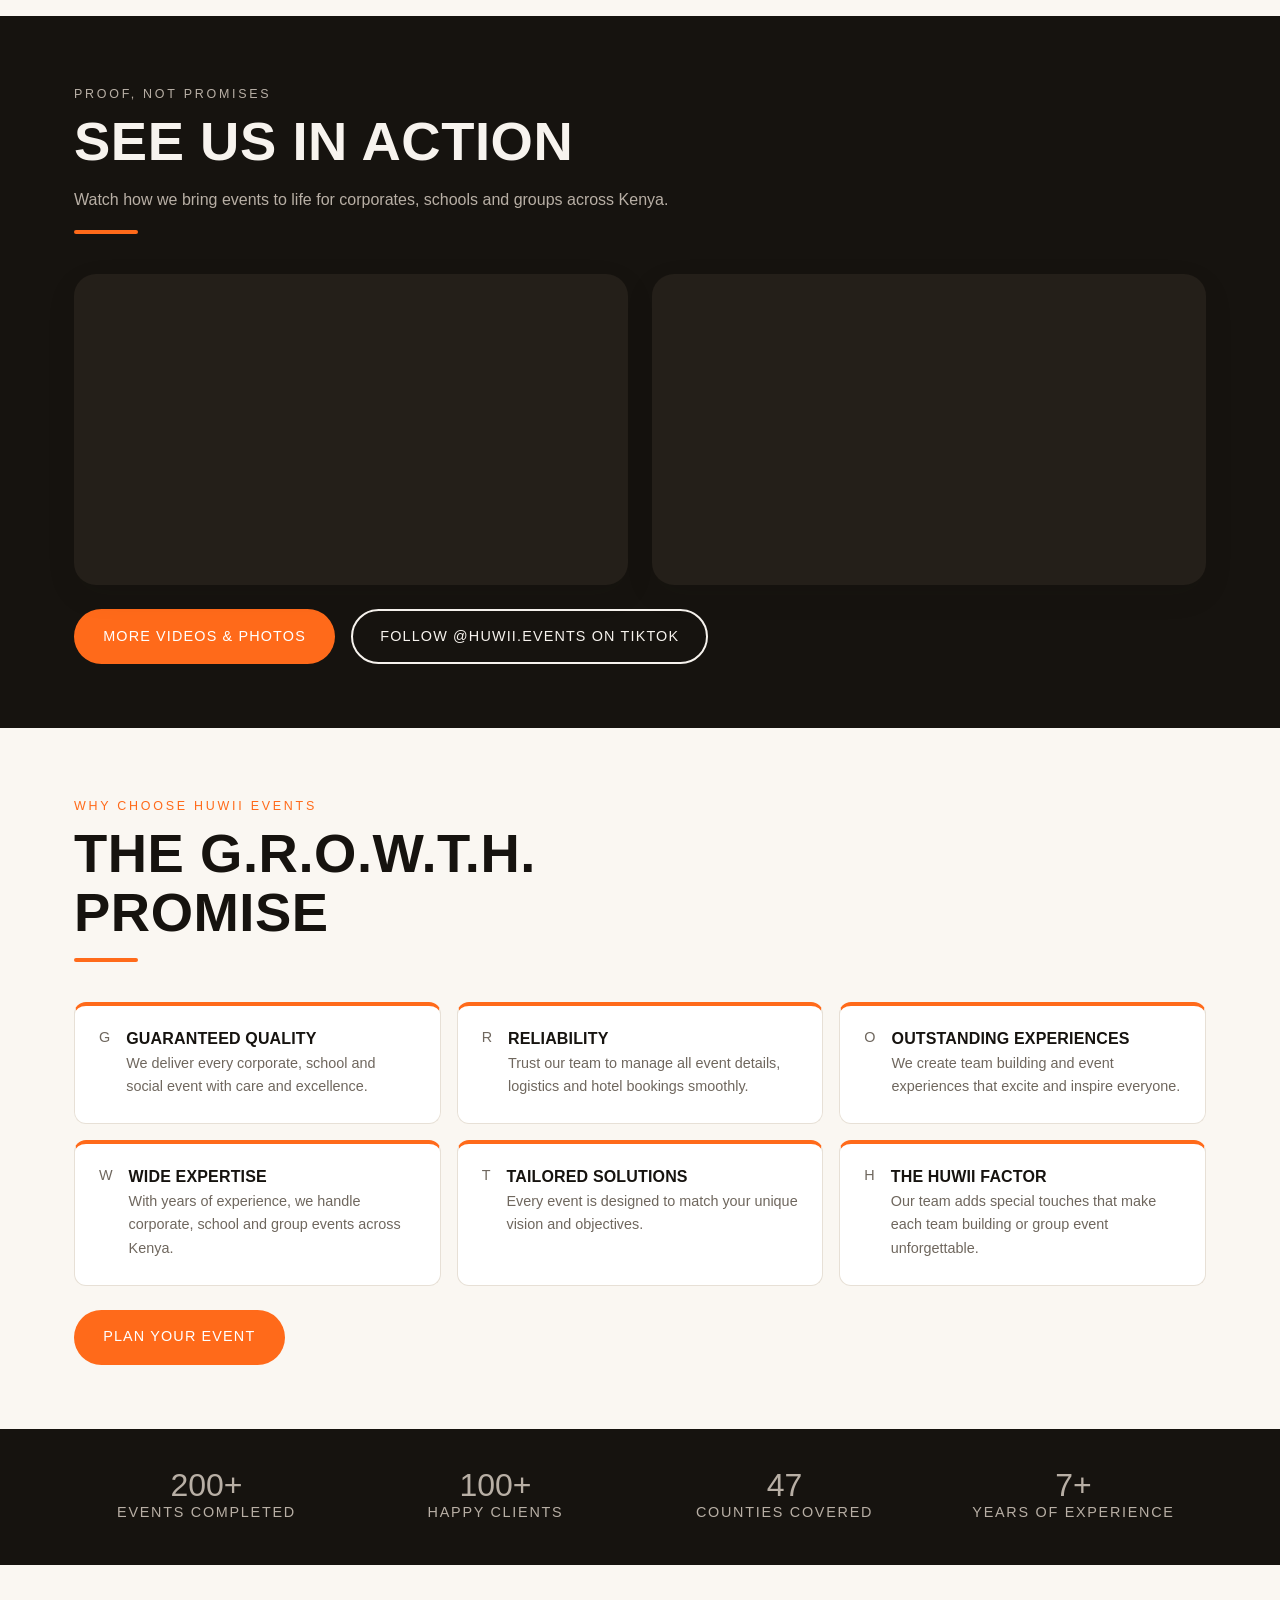
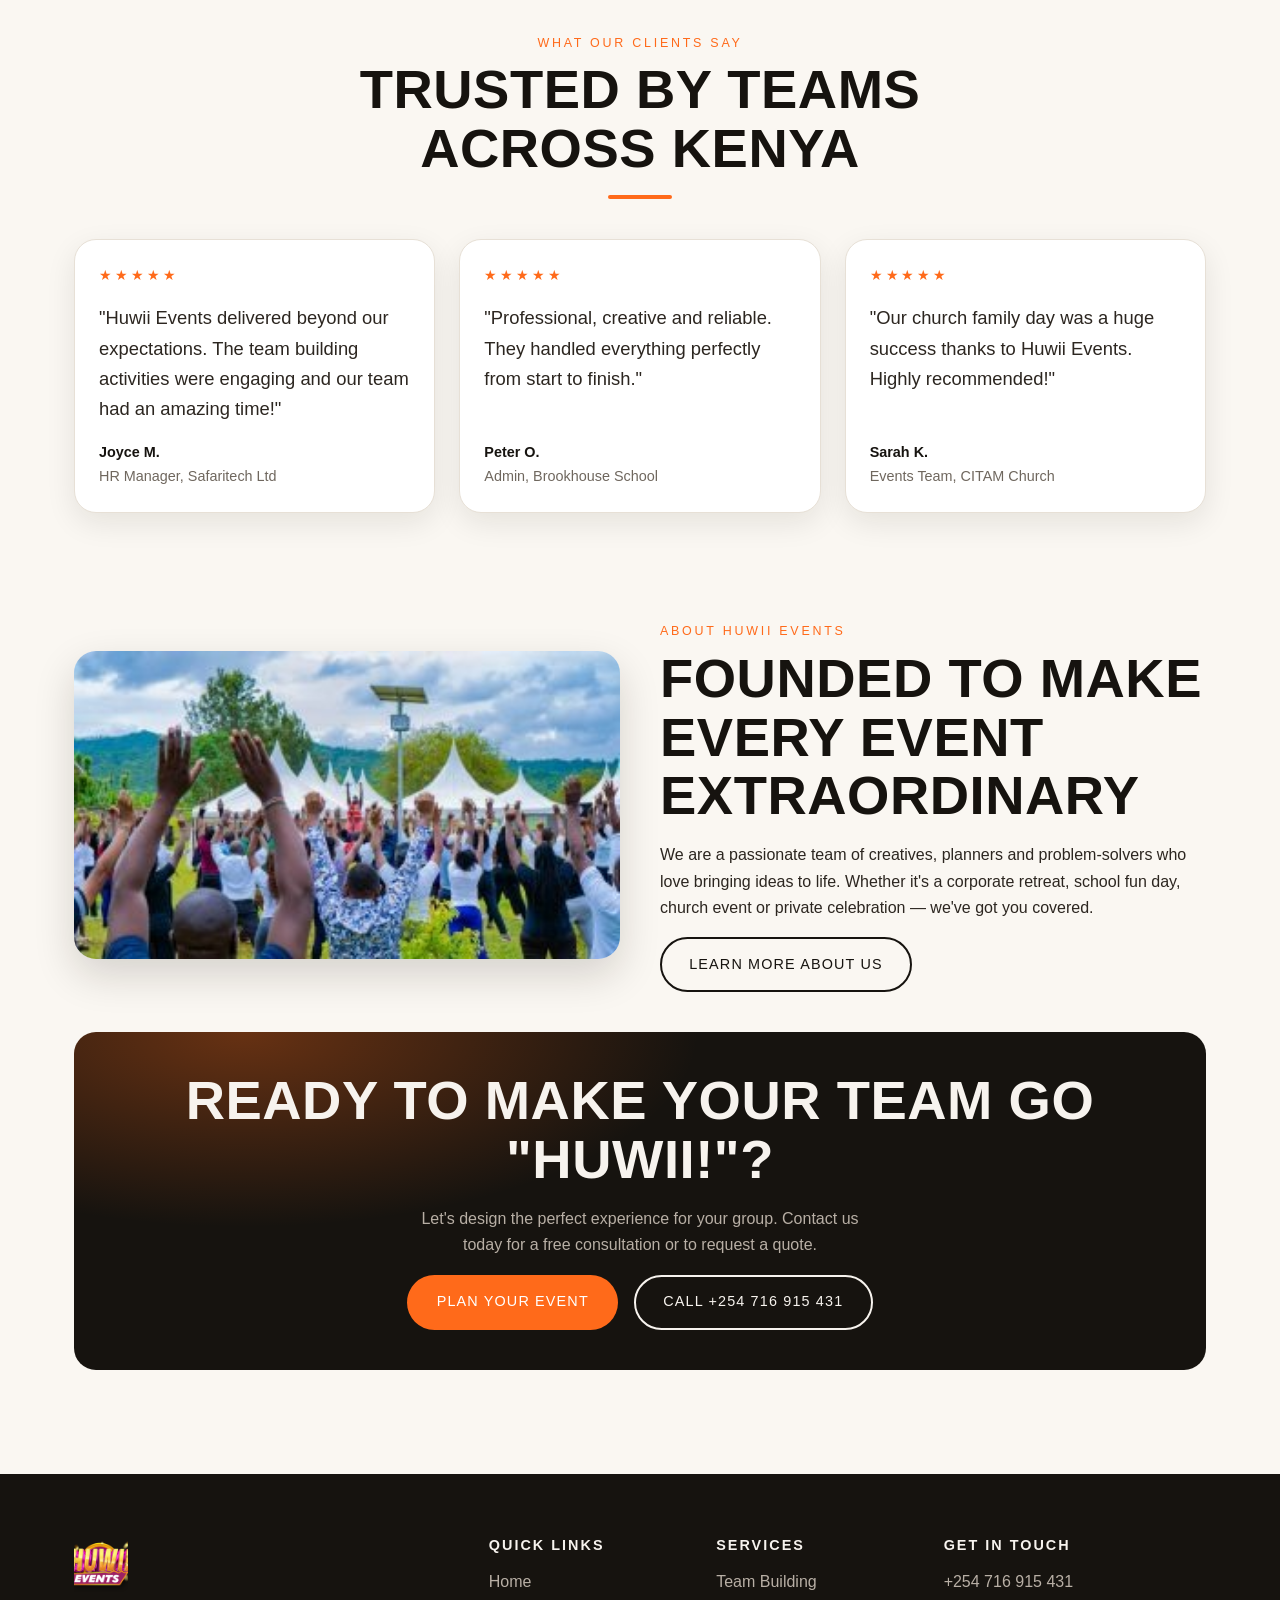
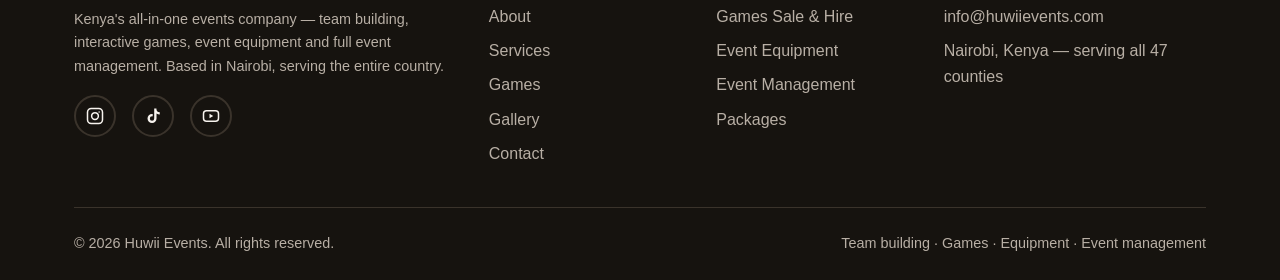
==== commit 581bfed6: "Full-width hero background with left gradient overlay; dark audience strip Co-Authored-By: Claude Fa" ====
--- a/index.html
+++ b/index.html
@@ -77,8 +77,8 @@
 
     <!-- Hero -->
     <section class="hero" aria-labelledby="hero-title">
-      <div class="container hero__grid">
-        <div>
+      <div class="container">
+        <div class="hero__content">
           <p class="kicker">Nairobi-based. Countrywide reach.</p>
           <h1 id="hero-title">Your All-In-One <span class="accent">Events Company</span></h1>
           <p class="hero__lede">Team building, interactive games, equipment and full event management — unforgettable experiences across Kenya.</p>
@@ -87,10 +87,6 @@
             <a class="btn btn--ghost-invert" href="games.html">See Our Games</a>
           </div>
         </div>
-        <div class="hero__media">
-          <img src="imgi_329_cropped-Huwii-Events-Team-Building-122710.jpg" alt="Large group warming up between white tents at a Huwii Events team building day" fetchpriority="high">
-          <p class="hero__badge mb-0">200+ events delivered</p>
-        </div>
       </div>
     </section>
 
@@ -116,6 +112,18 @@
         <li>
           <svg viewBox="0 0 24 24" fill="none" stroke="currentColor" stroke-width="2" stroke-linecap="round" stroke-linejoin="round" aria-hidden="true"><path d="M20.8 4.6a5.5 5.5 0 0 0-7.8 0L12 5.7l-1-1.1a5.5 5.5 0 0 0-7.8 7.8l1 1.1L12 21.2l7.8-7.7 1-1.1a5.5 5.5 0 0 0 0-7.8z"/></svg>
           Families &amp; Friends
+        </li>
+        <li class="dup" aria-hidden="true">
+          <svg viewBox="0 0 24 24" fill="none" stroke="currentColor" stroke-width="2" stroke-linecap="round" stroke-linejoin="round"><path d="M22 10 12 5 2 10l10 5 10-5z"/><path d="M6 12v5c0 1.7 2.7 3 6 3s6-1.3 6-3v-5"/></svg>
+          Corporates
+        </li>
+        <li class="dup" aria-hidden="true">
+          <svg viewBox="0 0 24 24" fill="none" stroke="currentColor" stroke-width="2" stroke-linecap="round" stroke-linejoin="round"><rect x="3" y="7" width="18" height="13" rx="2"/><path d="M8 7V5a2 2 0 0 1 2-2h4a2 2 0 0 1 2 2v2"/></svg>
+          Schools
+        </li>
+        <li class="dup" aria-hidden="true">
+          <svg viewBox="0 0 24 24" fill="none" stroke="currentColor" stroke-width="2" stroke-linecap="round" stroke-linejoin="round"><path d="M12 3v4M10 5h4"/><path d="M5 21v-8l7-4 7 4v8"/><path d="M10 21v-4h4v4"/></svg>
+          Church Groups
         </li>
       </ul>
     </div>
--- a/styles.css
+++ b/styles.css
@@ -364,60 +364,42 @@
 
 .hero {
   background:
-    radial-gradient(900px 420px at 85% 10%, rgba(255, 106, 26, 0.28), transparent 60%),
-    var(--color-ink);
+    radial-gradient(700px 400px at 82% 8%, rgba(255, 106, 26, 0.32), transparent 65%),
+    linear-gradient(95deg, rgba(18, 15, 12, 0.97) 0%, rgba(18, 15, 12, 0.92) 34%, rgba(18, 15, 12, 0.55) 62%, rgba(18, 15, 12, 0.16) 100%),
+    url("imgi_329_cropped-Huwii-Events-Team-Building-122710.jpg") center right / cover no-repeat;
   color: var(--color-text-invert);
-  overflow: hidden;
-}
-
-.hero__grid {
-  display: grid;
-  gap: var(--space-5);
+}
+
+.hero__content {
+  max-width: 620px;
   padding: var(--space-6) 0;
-  align-items: center;
 }
 
 .hero h1 { color: var(--color-text-invert); }
 
 .hero h1 .accent { color: var(--color-primary); }
 
-.hero__lede { font-size: var(--text-md); max-width: 34ch; color: var(--color-muted-invert); }
-
-.hero__media { position: relative; }
-
-.hero__media img {
-  width: 100%;
-  border-radius: var(--radius-lg);
-  box-shadow: var(--shadow-lift);
-  border: 4px solid rgba(255, 255, 255, 0.08);
-}
-
-.hero__badge {
-  position: absolute;
-  bottom: -1rem;
-  left: -0.5rem;
-  background: var(--color-primary);
-  color: #fff;
-  font-family: var(--font-display);
-  font-size: var(--text-xs);
-  text-transform: uppercase;
-  letter-spacing: 0.1em;
-  padding: 0.7rem 1.1rem;
-  border-radius: var(--radius-md);
-  box-shadow: var(--shadow-lift);
-}
+.hero__lede { font-size: var(--text-md); max-width: 40ch; color: var(--color-muted-invert); }
 
 @media (min-width: 900px) {
-  .hero__grid {
-    grid-template-columns: 1.05fr 0.95fr;
-    padding: var(--space-7) 0;
+  .hero__content { padding: var(--space-7) 0; }
+}
+
+@media (max-width: 899px) {
+  .hero {
+    background:
+      linear-gradient(rgba(18, 15, 12, 0.92), rgba(18, 15, 12, 0.84)),
+      url("imgi_329_cropped-Huwii-Events-Team-Building-122710.jpg") center / cover no-repeat;
   }
 }
 
 /* Audience ticker strip */
 .audience-strip {
-  background: var(--color-primary);
+  background: var(--color-ink-soft);
+  border-top: 1px solid var(--color-line-invert);
+  border-bottom: 1px solid var(--color-line-invert);
   padding: var(--space-3) 0;
+  overflow: hidden;
 }
 
 .audience-strip ul {
@@ -425,10 +407,14 @@
   margin: 0;
   padding: 0 var(--space-4);
   display: flex;
-  flex-wrap: wrap;
-  justify-content: center;
-  gap: var(--space-2) var(--space-5);
-}
+  flex-wrap: nowrap;
+  justify-content: flex-start;
+  gap: var(--space-4);
+  overflow-x: auto;
+  scrollbar-width: none;
+}
+
+.audience-strip ul::-webkit-scrollbar { display: none; }
 
 .audience-strip li {
   display: flex;
@@ -438,10 +424,28 @@
   font-size: var(--text-xs);
   text-transform: uppercase;
   letter-spacing: 0.14em;
-  color: #fff;
-}
-
-.audience-strip svg { width: 20px; height: 20px; }
+  color: var(--color-text-invert);
+  white-space: nowrap;
+}
+
+.audience-strip li + li::before {
+  content: "•";
+  color: var(--color-primary);
+  font-size: 1.1rem;
+  margin-right: var(--space-4);
+}
+
+.audience-strip svg { width: 20px; height: 20px; color: var(--color-muted-invert); }
+
+.audience-strip .dup { display: none; }
+
+@media (min-width: 900px) {
+  .audience-strip ul { justify-content: center; overflow-x: hidden; }
+}
+
+@media (min-width: 1240px) {
+  .audience-strip .dup { display: flex; }
+}
 
 /* ==========================================================================
    Cards & grids
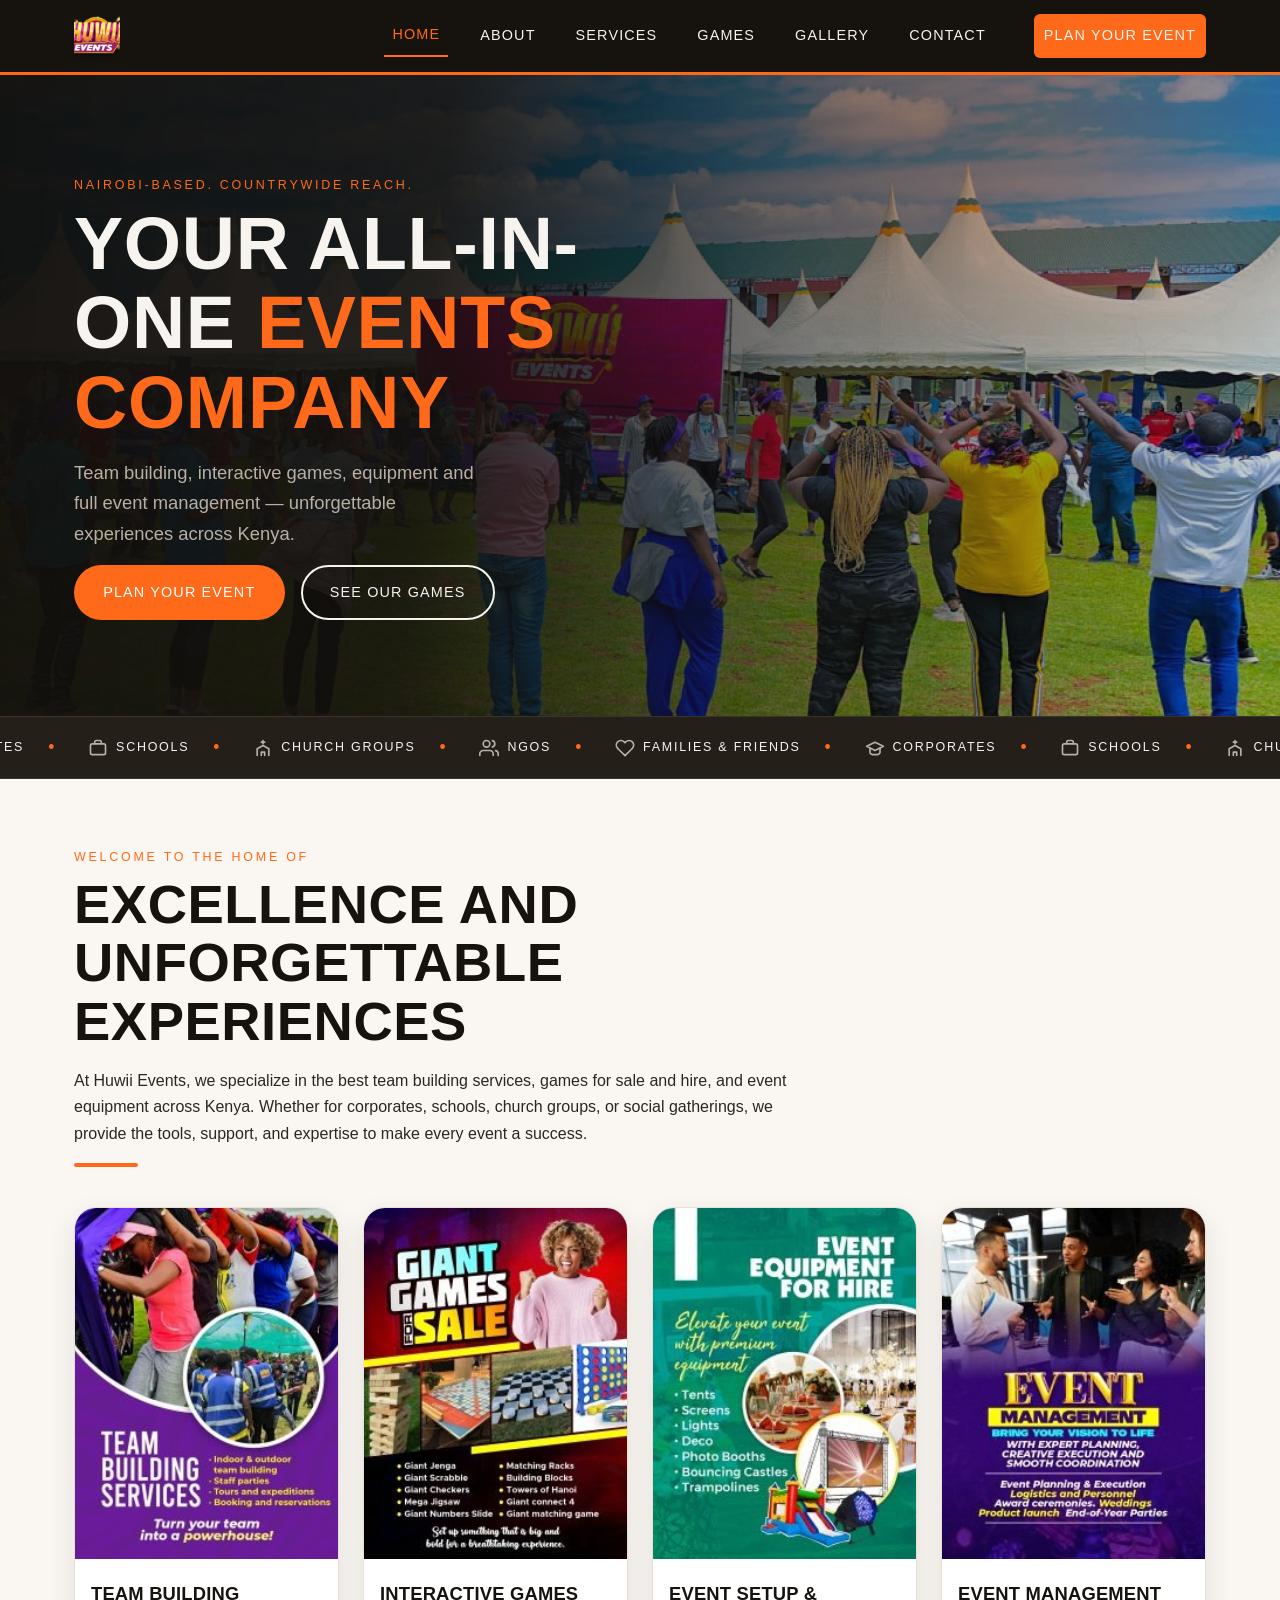
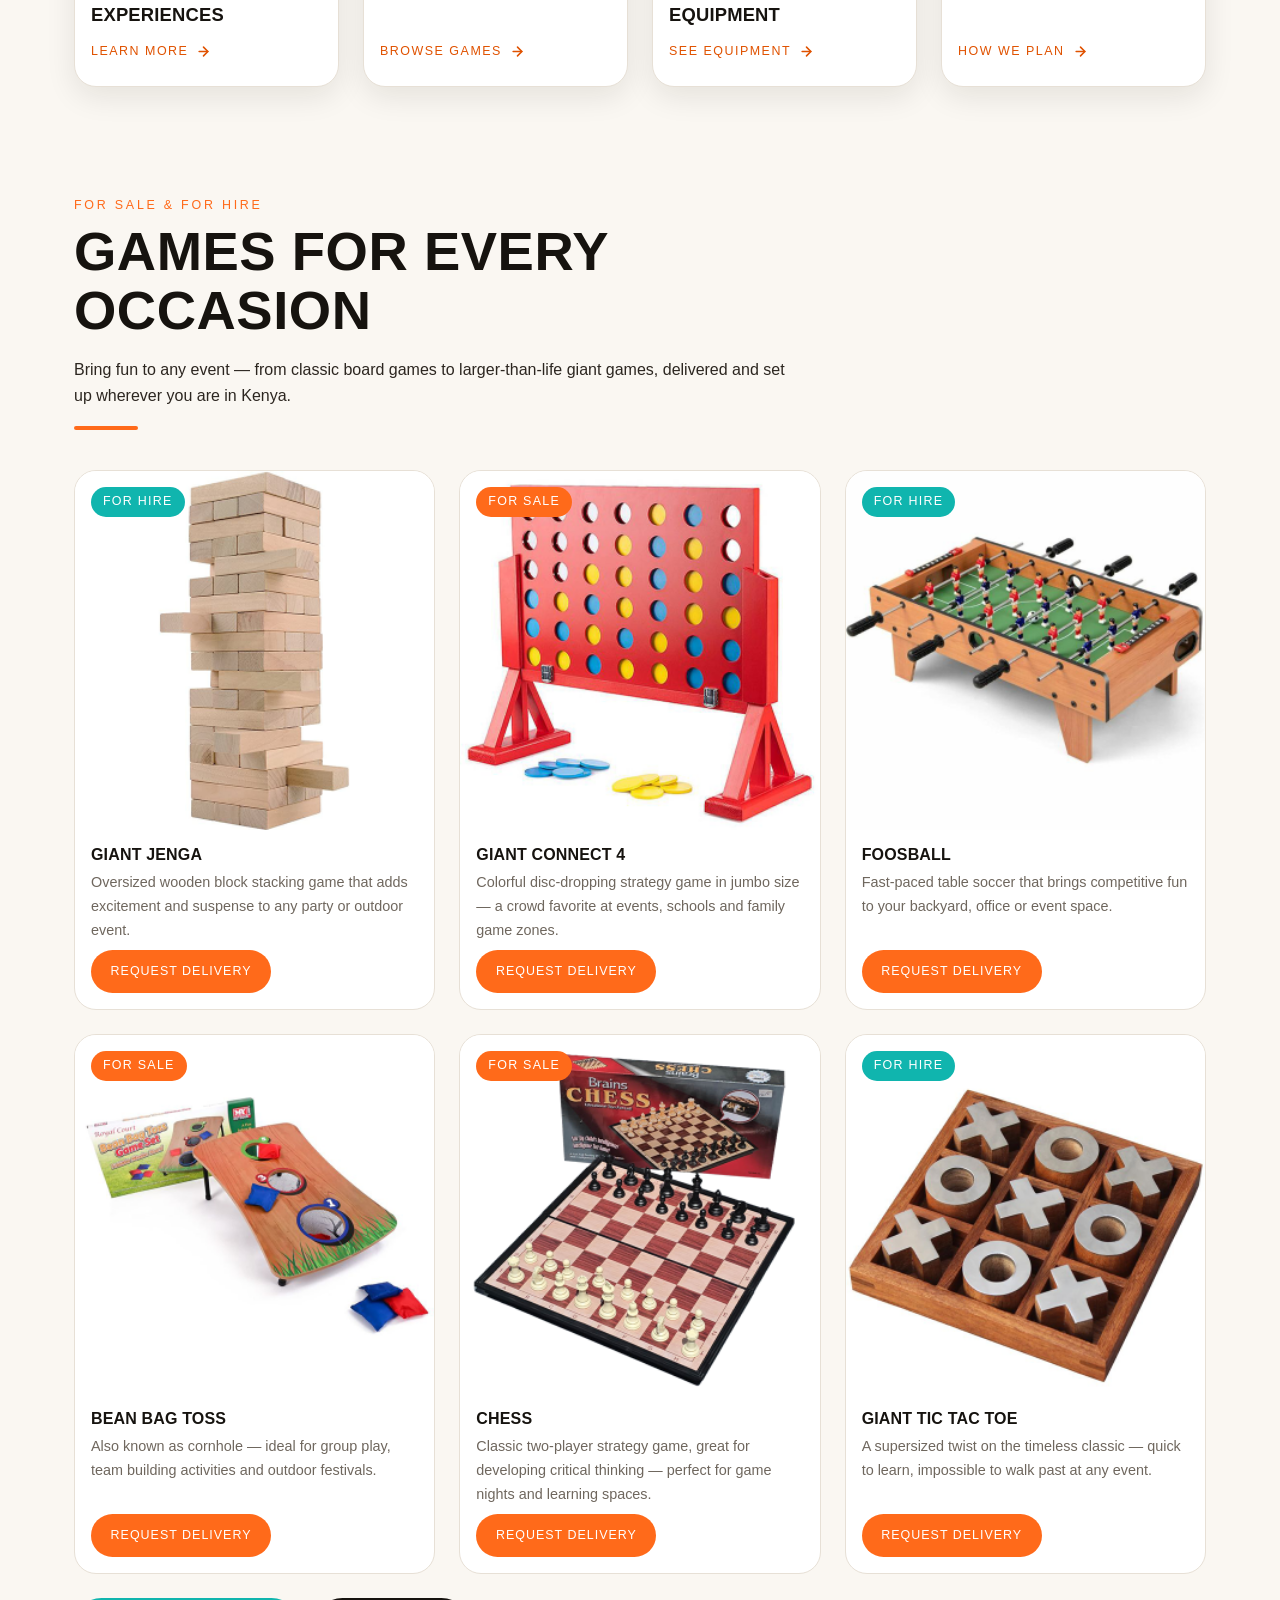
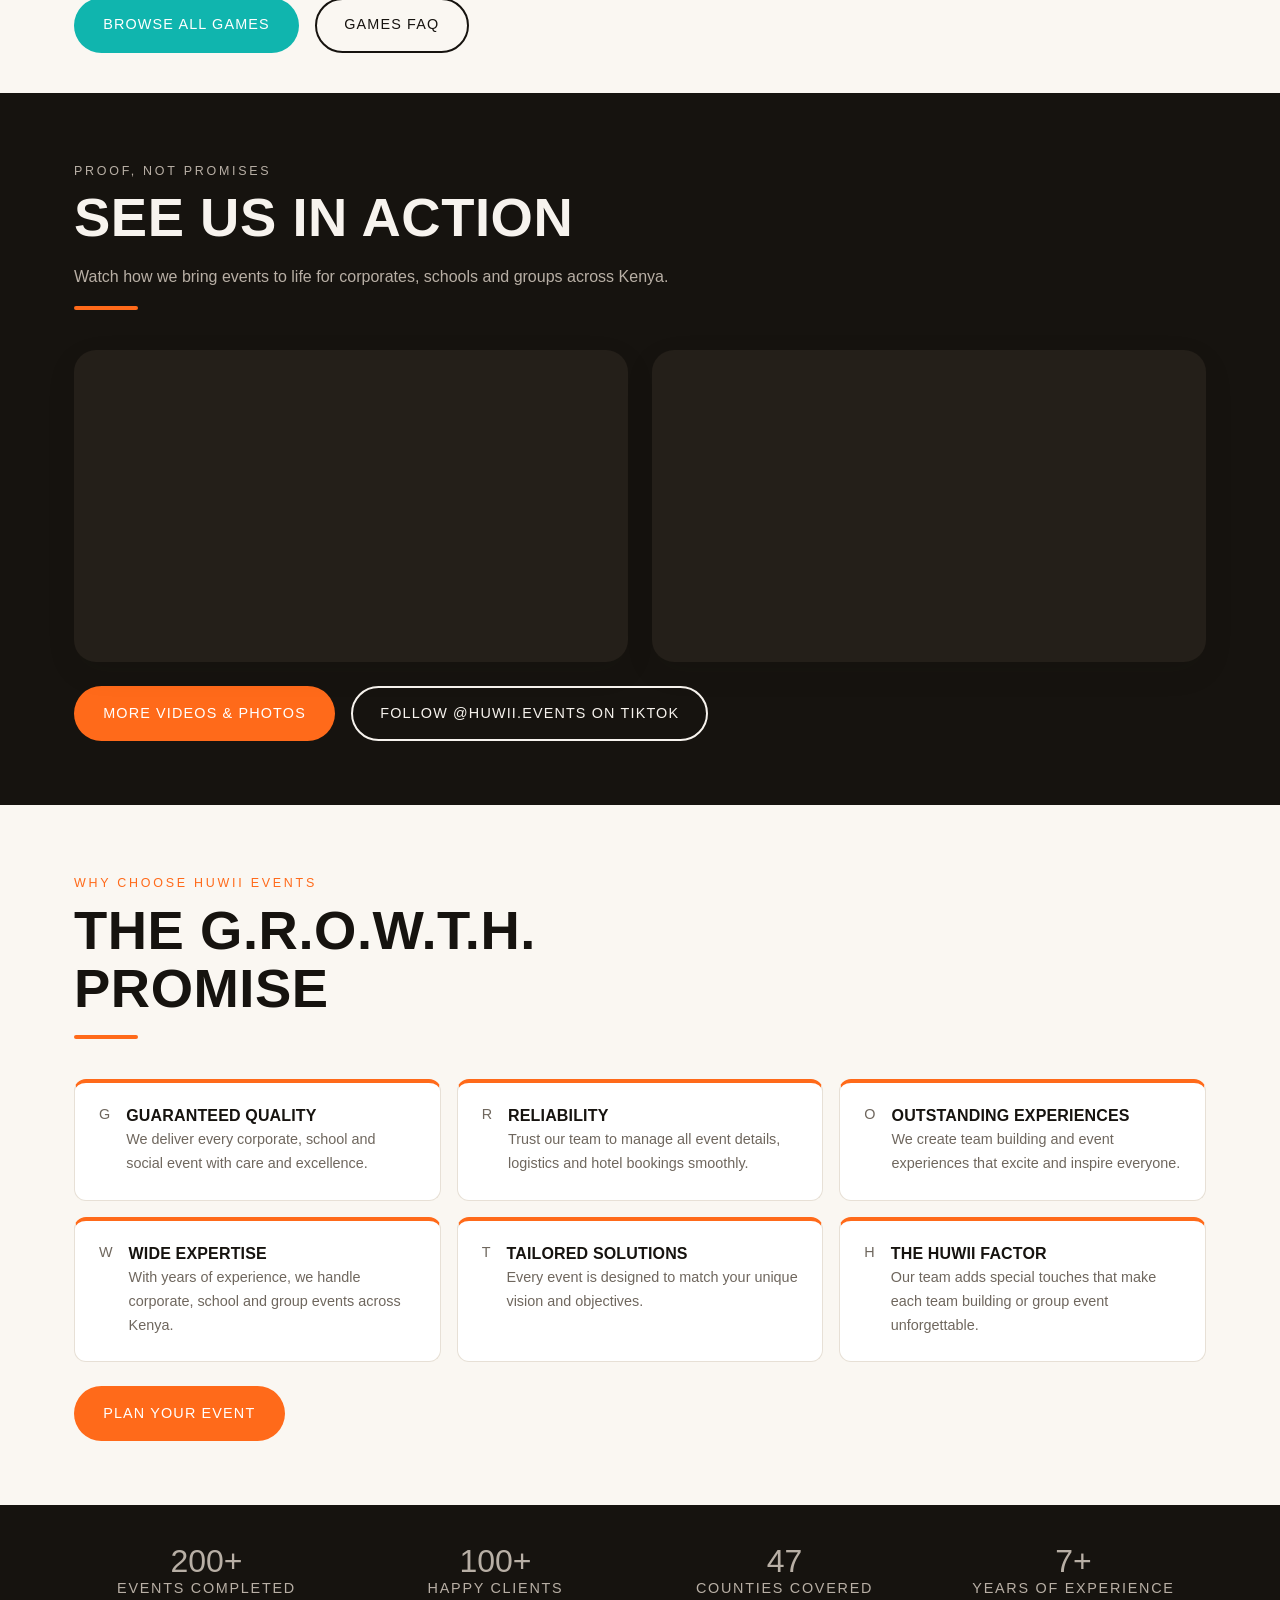
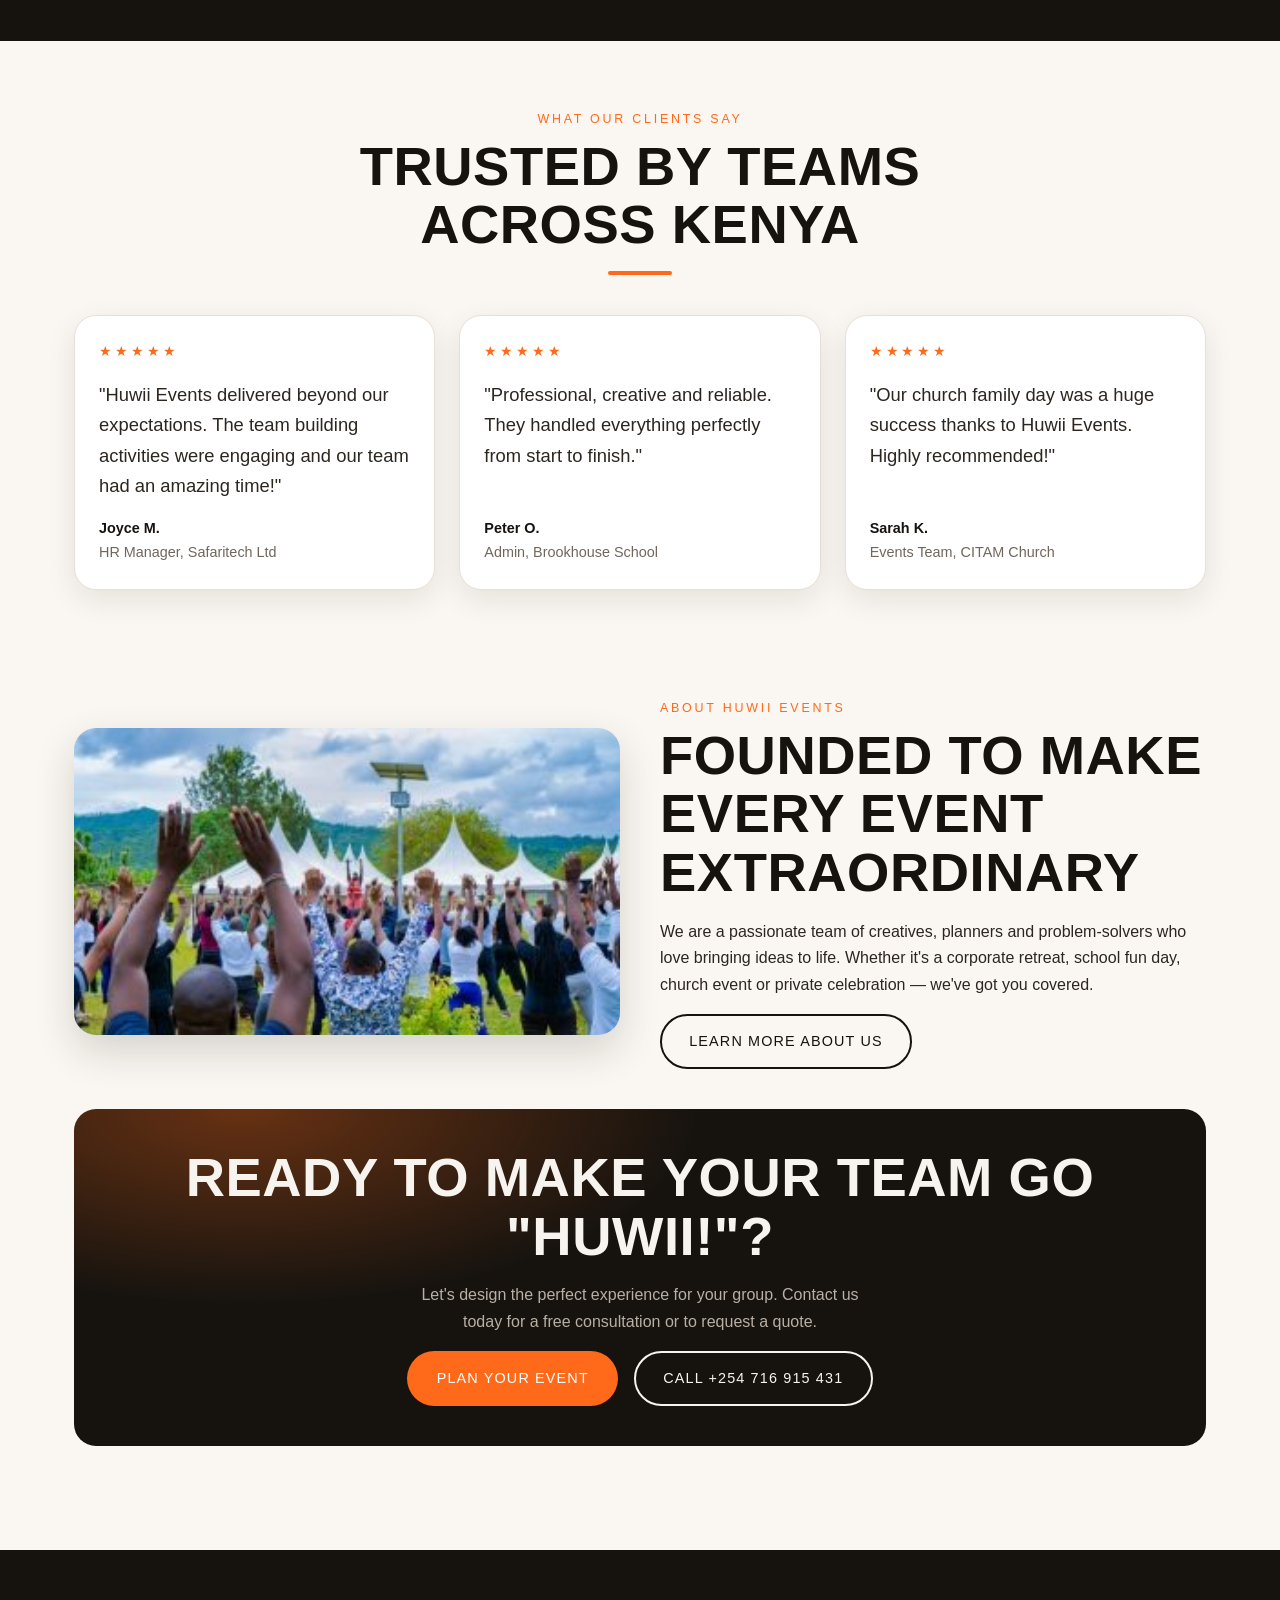
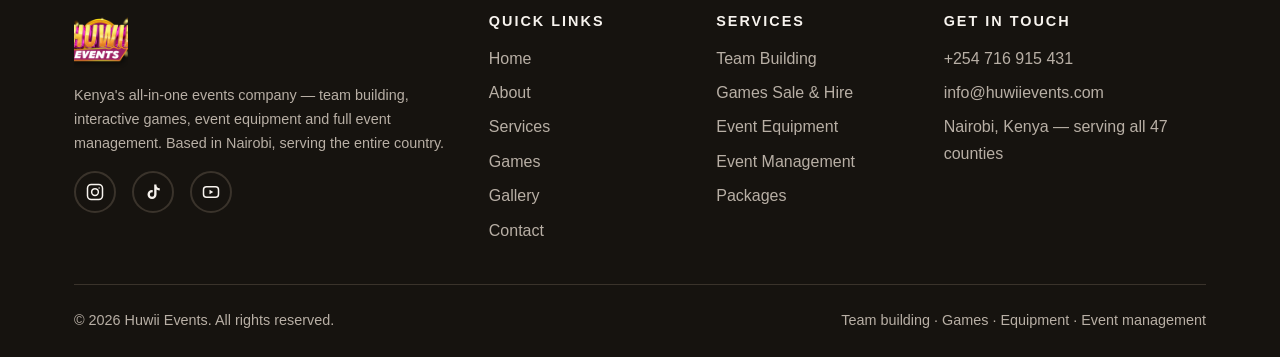
==== commit 4ef64b72: "Polish home service cards and services page - Home: full-poster clickable service cards with minimal" ====
--- a/index.html
+++ b/index.html
@@ -138,38 +138,42 @@
           <span class="underline-accent" aria-hidden="true"></span>
         </div>
         <div class="grid grid--4">
-          <article class="card pillar-card">
-            <div class="card__icon" aria-hidden="true">
-              <svg viewBox="0 0 24 24" fill="none" stroke="currentColor" stroke-width="2" stroke-linecap="round" stroke-linejoin="round"><path d="M17 21v-2a4 4 0 0 0-4-4H5a4 4 0 0 0-4 4v2"/><circle cx="9" cy="7" r="4"/><path d="M23 21v-2a4 4 0 0 0-3-3.87"/><path d="M16 3.13a4 4 0 0 1 0 7.75"/></svg>
-            </div>
-            <h3>Team Building Experiences</h3>
-            <p>Strengthen connections, build trust and boost performance with high-energy activities led by professional facilitators.</p>
-            <a class="btn btn--ghost" href="services.html#team-building">Learn More</a>
-          </article>
-          <article class="card pillar-card">
-            <div class="card__icon" aria-hidden="true">
-              <svg viewBox="0 0 24 24" fill="none" stroke="currentColor" stroke-width="2" stroke-linecap="round" stroke-linejoin="round"><rect x="3" y="3" width="18" height="18" rx="3"/><circle cx="8.5" cy="8.5" r="1.5" fill="currentColor" stroke="none"/><circle cx="15.5" cy="15.5" r="1.5" fill="currentColor" stroke="none"/><circle cx="15.5" cy="8.5" r="1.5" fill="currentColor" stroke="none"/><circle cx="8.5" cy="15.5" r="1.5" fill="currentColor" stroke="none"/></svg>
-            </div>
-            <h3>Interactive Games</h3>
-            <p>Board games, outdoor games and giant games — for sale or hire, delivered to your doorstep anywhere in Kenya.</p>
-            <a class="btn btn--ghost" href="games.html">Browse Games</a>
-          </article>
-          <article class="card pillar-card">
-            <div class="card__icon" aria-hidden="true">
-              <svg viewBox="0 0 24 24" fill="none" stroke="currentColor" stroke-width="2" stroke-linecap="round" stroke-linejoin="round"><path d="M12 3 2 21h20L12 3z"/><path d="M12 3v18"/><path d="M7 21l5-9 5 9"/></svg>
-            </div>
-            <h3>Event Setup &amp; Equipment</h3>
-            <p>Tents, stages, sound, lighting, screens and branding — premium equipment for hire with expert setup included.</p>
-            <a class="btn btn--ghost" href="services.html#equipment">See Equipment</a>
-          </article>
-          <article class="card pillar-card">
-            <div class="card__icon" aria-hidden="true">
-              <svg viewBox="0 0 24 24" fill="none" stroke="currentColor" stroke-width="2" stroke-linecap="round" stroke-linejoin="round"><rect x="3" y="4" width="18" height="17" rx="2"/><path d="M16 2v4M8 2v4M3 10h18"/><path d="m9 15 2 2 4-4"/></svg>
-            </div>
-            <h3>Event Management</h3>
-            <p>From weddings and award ceremonies to product launches — expert planning, creative execution, smooth coordination.</p>
-            <a class="btn btn--ghost" href="services.html#event-management">How We Plan</a>
-          </article>
+          <a class="card pillar-card" href="services.html#team-building">
+            <span class="pillar-card__media">
+              <img src="services-home-images/imgi_221_2.-Team-building-Huwii-events-1-240x300.jpg" alt="Huwii Events team building experiences" loading="lazy" width="240" height="300">
+            </span>
+            <h3 class="pillar-card__title">Team Building Experiences</h3>
+            <span class="pillar-card__more">Learn More
+              <svg viewBox="0 0 24 24" fill="none" stroke="currentColor" stroke-width="2.5" stroke-linecap="round" stroke-linejoin="round" aria-hidden="true"><path d="M5 12h14"/><path d="m12 5 7 7-7 7"/></svg>
+            </span>
+          </a>
+          <a class="card pillar-card" href="games.html">
+            <span class="pillar-card__media">
+              <img src="services-home-images/imgi_213_WhatsApp-Image-2025-05-24-at-18.40.15_81647c19-225x300.jpg" alt="Giant games for sale from Huwii Events" loading="lazy" width="225" height="300">
+            </span>
+            <h3 class="pillar-card__title">Interactive Games</h3>
+            <span class="pillar-card__more">Browse Games
+              <svg viewBox="0 0 24 24" fill="none" stroke="currentColor" stroke-width="2.5" stroke-linecap="round" stroke-linejoin="round" aria-hidden="true"><path d="M5 12h14"/><path d="m12 5 7 7-7 7"/></svg>
+            </span>
+          </a>
+          <a class="card pillar-card" href="services.html#equipment">
+            <span class="pillar-card__media">
+              <img src="services-home-images/imgi_216_6.-Event-Equipment-for-hire-Huwii-Events-1-225x300.jpg" alt="Event equipment for hire from Huwii Events" loading="lazy" width="225" height="300">
+            </span>
+            <h3 class="pillar-card__title">Event Setup &amp; Equipment</h3>
+            <span class="pillar-card__more">See Equipment
+              <svg viewBox="0 0 24 24" fill="none" stroke="currentColor" stroke-width="2.5" stroke-linecap="round" stroke-linejoin="round" aria-hidden="true"><path d="M5 12h14"/><path d="m12 5 7 7-7 7"/></svg>
+            </span>
+          </a>
+          <a class="card pillar-card" href="services.html#event-management">
+            <span class="pillar-card__media">
+              <img src="services-home-images/imgi_222_1.-Event-Management-Huwii-Events-2-1-225x300.jpg" alt="Event management by Huwii Events" loading="lazy" width="225" height="300">
+            </span>
+            <h3 class="pillar-card__title">Event Management</h3>
+            <span class="pillar-card__more">How We Plan
+              <svg viewBox="0 0 24 24" fill="none" stroke="currentColor" stroke-width="2.5" stroke-linecap="round" stroke-linejoin="round" aria-hidden="true"><path d="M5 12h14"/><path d="m12 5 7 7-7 7"/></svg>
+            </span>
+          </a>
         </div>
       </div>
     </section>
--- a/styles.css
+++ b/styles.css
@@ -480,7 +480,27 @@
 
 .card:hover { transform: translateY(-4px); box-shadow: var(--shadow-lift); }
 
-.card h3 { margin-top: var(--space-2); }
+.card h3 { margin-top: var(--space-2); font-size: var(--text-md); }
+
+/* White cards/tiers sitting inside a dark section keep dark, readable text */
+.section--dark .card,
+.section--dark .tier { color: var(--color-text); }
+
+.section--dark .card h3,
+.section--dark .card h4,
+.section--dark .tier h3 { color: var(--color-ink); }
+
+.section--dark .card p,
+.section--dark .tier p { color: var(--color-muted); }
+
+/* Reusable cover image for content cards */
+.card__cover {
+  width: 100%;
+  aspect-ratio: 16 / 9;
+  object-fit: cover;
+  border-radius: var(--radius-md);
+  margin-bottom: var(--space-3);
+}
 
 .card__icon {
   width: 52px;
@@ -502,10 +522,61 @@
   text-decoration: none;
 }
 
-/* Service pillar cards (home) */
-.pillar-card { display: flex; flex-direction: column; gap: var(--space-2); }
-
-.pillar-card .btn { align-self: flex-start; margin-top: auto; }
+/* Service pillar cards (home) — full poster, whole card clickable */
+.pillar-card {
+  display: flex;
+  flex-direction: column;
+  gap: var(--space-3);
+  overflow: hidden;
+  padding: 0 var(--space-3) var(--space-4);
+  text-decoration: none;
+  color: var(--color-ink);
+}
+
+.pillar-card__media {
+  margin: 0 calc(var(--space-3) * -1) 0;
+  aspect-ratio: 3 / 4;
+  overflow: hidden;
+  background: var(--color-ink);
+}
+
+.pillar-card__media img {
+  width: 100%;
+  height: 100%;
+  object-fit: cover;
+}
+
+.pillar-card__title {
+  font-family: var(--font-display);
+  font-size: clamp(0.85rem, 2.2vw, 1.1rem);
+  text-transform: uppercase;
+  line-height: 1.15;
+  margin: 0;
+  color: var(--color-ink);
+  hyphens: none;
+}
+
+.pillar-card__more {
+  display: inline-flex;
+  align-items: center;
+  gap: var(--space-2);
+  margin-top: auto;
+  font-family: var(--font-display);
+  font-size: var(--text-xs);
+  text-transform: uppercase;
+  letter-spacing: 0.12em;
+  color: var(--color-primary-dark);
+}
+
+.pillar-card__more svg {
+  width: 15px;
+  height: 15px;
+  transition: transform 0.15s ease;
+}
+
+.pillar-card:hover { color: var(--color-ink); }
+.pillar-card:hover .pillar-card__more { color: var(--color-primary); }
+.pillar-card:hover .pillar-card__more svg { transform: translateX(4px); }
 
 /* Product / game cards */
 .product-card {
